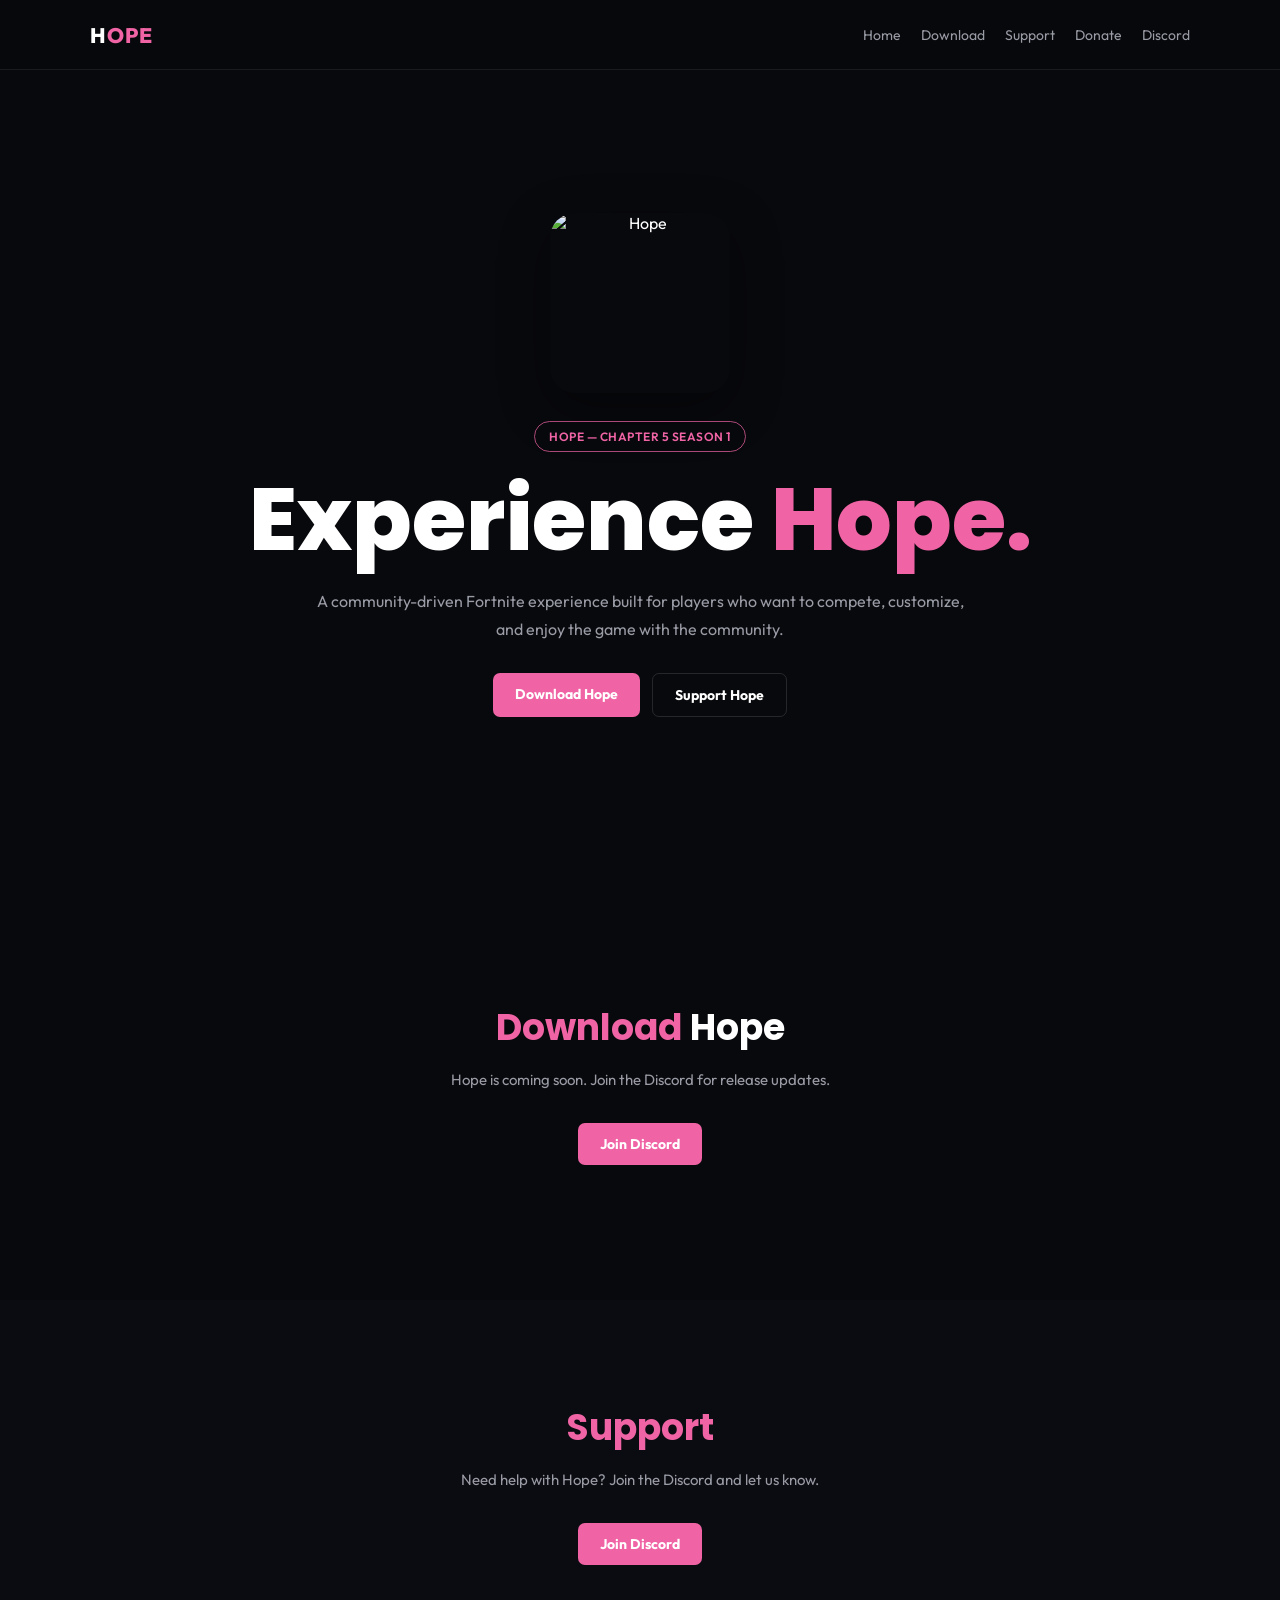
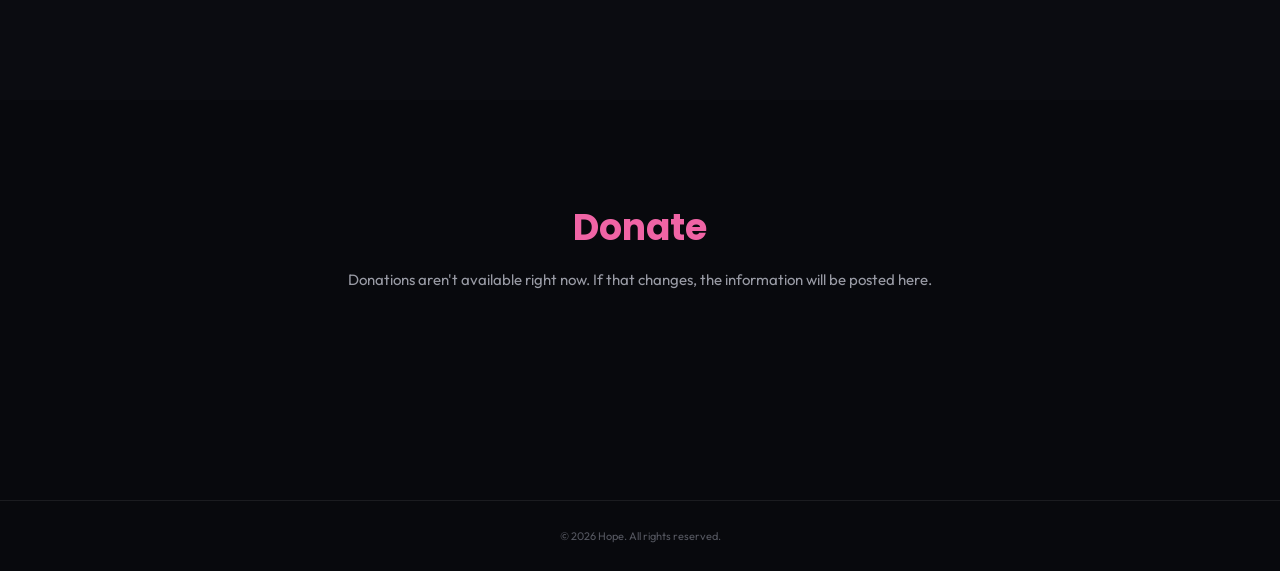
==== index.html @ aa68f997 "Update index.html" ====
<!DOCTYPE html>
<html lang="en">

<head>

    <meta charset="UTF-8">

    <meta
        name="viewport"
        content="width=device-width, initial-scale=1.0"
    >

    <title>Hope — Chapter 5 Season 1</title>

    <meta
        property="og:title"
        content="Hope"
    >

    <meta
        property="og:description"
        content="Hope — Chapter 5 Season 1"
    >

    <meta
        property="og:image"
        content="C0027425-3D9B-43DF-9A82-8EEE338BABB0.png"
    >

    <meta
        property="og:type"
        content="website"
    >

    <link rel="preconnect" href="https://fonts.googleapis.com">
    <link rel="preconnect" href="https://fonts.gstatic.com" crossorigin>

    <link
        href="https://fonts.googleapis.com/css2?family=Outfit:wght@400;500;600;700;800&family=Poppins:wght@400;500;600;700;800&display=swap"
        rel="stylesheet"
    >

    <style>

        * {
            box-sizing: border-box;
            margin: 0;
            padding: 0;
        }

        html {
            scroll-behavior: smooth;
        }

        body {
            background: #08090d;
            color: white;
            font-family: "Outfit", Arial, sans-serif;
        }

        a {
            color: inherit;
            text-decoration: none;
        }

        nav {
            position: fixed;
            top: 0;
            left: 0;
            width: 100%;
            height: 70px;
            padding: 0 7%;
            display: flex;
            align-items: center;
            justify-content: space-between;
            background: rgba(8, 9, 13, .94);
            border-bottom: 1px solid rgba(255,255,255,.08);
            backdrop-filter: blur(12px);
            z-index: 100;
        }

        .logo {
            font-size: 21px;
            font-weight: 800;
            letter-spacing: 1px;
        }

        .logo span {
            color: #f064a5;
        }

        .nav-links {
            display: flex;
            align-items: center;
            gap: 20px;
        }

        .nav-links a {
            color: #999ba5;
            font-size: 14px;
            transition: .2s;
        }

        .nav-links a:hover {
            color: #f064a5;
        }

        .page {
            min-height: 100vh;
        }

        .hero {
            min-height: 100vh;
            padding: 110px 7% 80px;
            display: flex;
            align-items: center;
            justify-content: center;
            text-align: center;
            position: relative;
            overflow: hidden;
        }

        .hero-content {
            width: 100%;
            max-width: 800px;
            position: relative;
            z-index: 2;
        }

        .hero-image {
            width: 180px;
            height: 180px;
            object-fit: cover;
            border-radius: 25px;
            margin: 0 auto 28px;
            display: block;
            box-shadow: 0 15px 50px rgba(0,0,0,.45);
        }

        .badge {
            display: inline-block;
            padding: 7px 14px;
            margin-bottom: 24px;
            border: 1px solid rgba(240,100,165,.7);
            border-radius: 30px;
            color: #f064a5;
            font-size: 12px;
            font-weight: 600;
            letter-spacing: .5px;
        }

        h1 {
            font-family: "Poppins", Arial, sans-serif;
            font-size: clamp(50px, 8vw, 88px);
            line-height: 1;
            font-weight: 800;
            margin-bottom: 24px;
        }

        h1 span {
            color: #f064a5;
        }

        .hero p {
            max-width: 650px;
            margin: 0 auto;
            color: #999ba5;
            font-size: 16px;
            line-height: 1.7;
        }

        .hero-buttons {
            margin-top: 30px;
            display: flex;
            justify-content: center;
            gap: 12px;
            flex-wrap: wrap;
        }

        .btn {
            display: inline-block;
            padding: 12px 22px;
            border-radius: 7px;
            font-size: 14px;
            font-weight: 700;
            cursor: pointer;
            transition: .2s;
        }

        .btn-primary {
            background: #f064a5;
            color: white;
        }

        .btn-primary:hover {
            background: #ed68a5;
            transform: translateY(-1px);
        }

        .btn-secondary {
            background: transparent;
            color: white;
            border: 1px solid rgba(255,255,255,.12);
        }

        .btn-secondary:hover {
            border-color: #f064a5;
            color: #f064a5;
        }

        section {
            min-height: 400px;
            padding: 100px 7%;
            scroll-margin-top: 70px;
        }

        .section-dark {
            background: #0b0c11;
        }

        .section-content {
            max-width: 900px;
            margin: auto;
            text-align: center;
        }

        .section-content h2 {
            font-family: "Poppins", Arial, sans-serif;
            font-size: 36px;
            margin-bottom: 12px;
        }

        .section-content h2 span {
            color: #f064a5;
        }

        .section-content p {
            color: #999ba5;
            font-size: 15px;
            line-height: 1.7;
            max-width: 650px;
            margin: auto;
        }

        .download-box {
            margin-top: 30px;
        }

        footer {
            padding: 28px 7%;
            text-align: center;
            border-top: 1px solid rgba(255,255,255,.08);
            color: #555760;
            font-size: 11px;
        }

        @media (max-width: 700px) {

            nav {
                padding: 0 5%;
            }

            .nav-links {
                gap: 10px;
            }

            .nav-links a {
                font-size: 12px;
            }

            .hero {
                padding-left: 5%;
                padding-right: 5%;
            }

            section {
                padding-left: 5%;
                padding-right: 5%;
            }

            .hero-image {
                width: 145px;
                height: 145px;
            }

        }

    </style>

</head>

<body>


    <!-- NAVIGATION -->

    <nav>

        <a href="#home" class="logo">
            H<span>OPE</span>
        </a>

        <div class="nav-links">

            <a href="#home">
                Home
            </a>

            <a href="#download">
                Download
            </a>

            <a href="#support">
                Support
            </a>

            <a href="#donate">
                Donate
            </a>

            <a
                href="https://discord.gg/hkMXKRY2qv"
                target="_blank"
                rel="noopener noreferrer"
            >
                Discord
            </a>

        </div>

    </nav>


    <!-- HOME -->

    <main class="page">

        <div
            class="hero"
            id="home"
        >

            <div class="hero-content">

                <img
                    src="C0027425-3D9B-43DF-9A82-8EEE338BABB0.png"
                    alt="Hope"
                    class="hero-image"
                >

                <div class="badge">
                    HOPE — CHAPTER 5 SEASON 1
                </div>

                <h1>
                    Experience <span>Hope.</span>
                </h1>

                <p>
                    A community-driven Fortnite experience built
                    for players who want to compete, customize,
                    and enjoy the game with the community.
                </p>

                <div class="hero-buttons">

                    <a
                        href="#download"
                        class="btn btn-primary"
                    >
                        Download Hope
                    </a>

                    <a
                        href="#support"
                        class="btn btn-secondary"
                    >
                        Support Hope
                    </a>

                </div>

            </div>

        </div>


        <!-- DOWNLOAD -->

        <section id="download">

            <div class="section-content">

                <h2>
                    <span>Download</span> Hope
                </h2>

                <p>
                    Hope is coming soon. Join the Discord for
                    release updates.
                </p>

                <div class="download-box">

                    <a
                        href="https://discord.gg/hkMXKRY2qv"
                        class="btn btn-primary"
                        target="_blank"
                        rel="noopener noreferrer"
                    >
                        Join Discord
                    </a>

                </div>

            </div>

        </section>


        <!-- SUPPORT -->

        <section id="support" class="section-dark">

            <div class="section-content">

                <h2>
                    <span>Support</span>
                </h2>

                <p>
                    Need help with Hope? Join the Discord
                    and let us know.
                </p>

                <div class="download-box">

                    <a
                        href="https://discord.gg/hkMXKRY2qv"
                        class="btn btn-primary"
                        target="_blank"
                        rel="noopener noreferrer"
                    >
                        Join Discord
                    </a>

                </div>

            </div>

        </section>


        <!-- DONATE -->

        <section id="donate">

            <div class="section-content">

                <h2>
                    <span>Donate</span>
                </h2>

                <p>
                    Donations aren't available right now.
                    If that changes, the information will be
                    posted here.
                </p>

            </div>

        </section>

    </main>


    <!-- FOOTER -->

    <footer>

        © 2026 Hope. All rights reserved.

    </footer>


</body>

</html>
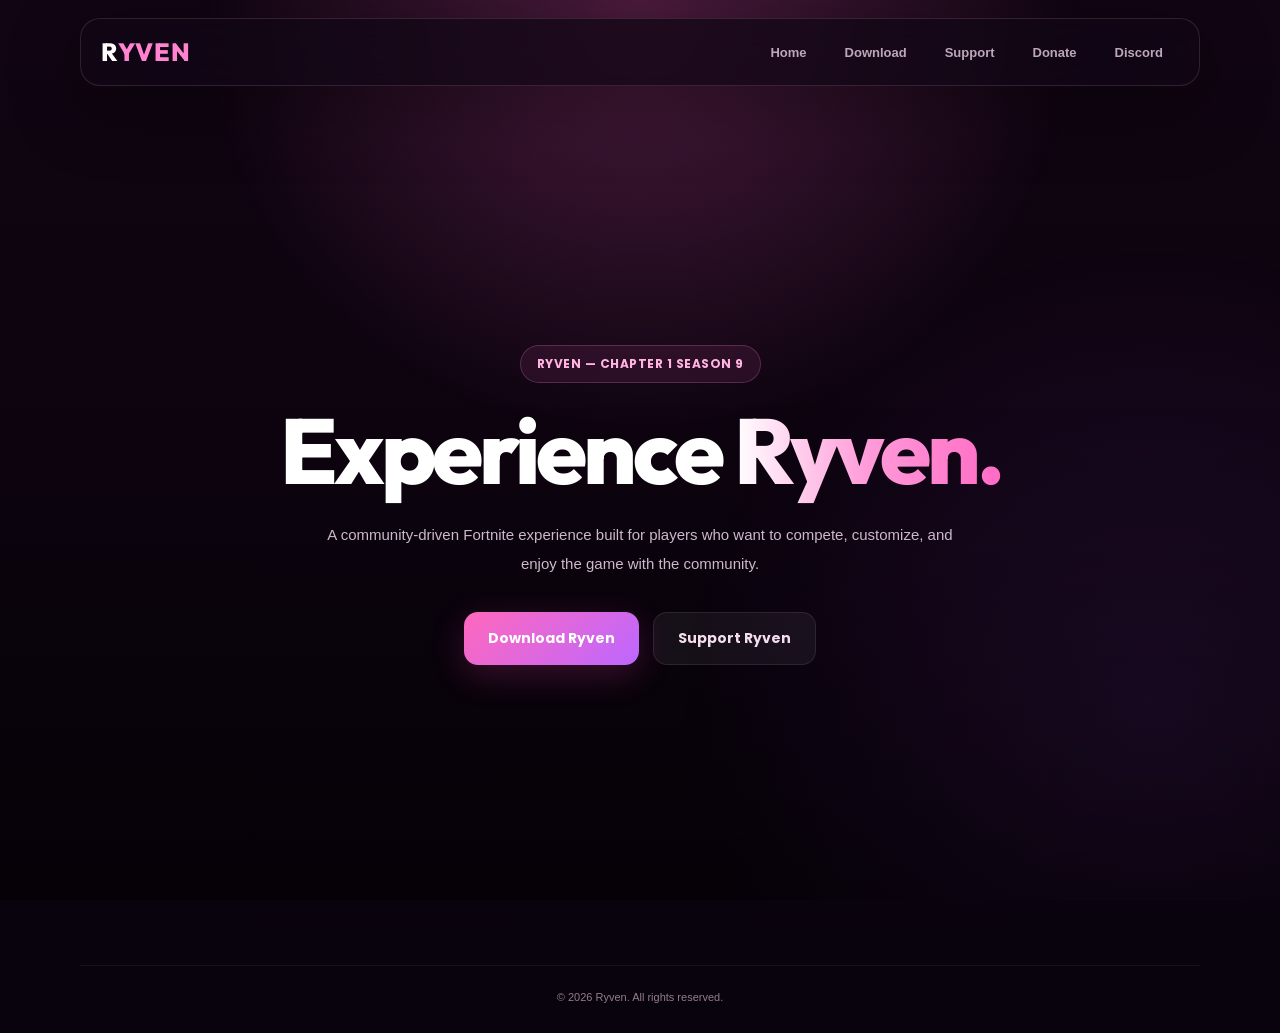
==== commit ddb19cb0: "Update index.html" ====
--- a/index.html
+++ b/index.html
@@ -10,27 +10,7 @@
         content="width=device-width, initial-scale=1.0"
     >
 
-    <title>Hope — Chapter 5 Season 1</title>
-
-    <meta
-        property="og:title"
-        content="Hope"
-    >
-
-    <meta
-        property="og:description"
-        content="Hope — Chapter 5 Season 1"
-    >
-
-    <meta
-        property="og:image"
-        content="C0027425-3D9B-43DF-9A82-8EEE338BABB0.png"
-    >
-
-    <meta
-        property="og:type"
-        content="website"
-    >
+    <title>Ryven — Chapter 1 Season 9</title>
 
     <link rel="preconnect" href="https://fonts.googleapis.com">
     <link rel="preconnect" href="https://fonts.gstatic.com" crossorigin>
@@ -40,286 +20,40 @@
         rel="stylesheet"
     >
 
-    <style>
-
-        * {
-            box-sizing: border-box;
-            margin: 0;
-            padding: 0;
-        }
-
-        html {
-            scroll-behavior: smooth;
-        }
-
-        body {
-            background: #08090d;
-            color: white;
-            font-family: "Outfit", Arial, sans-serif;
-        }
-
-        a {
-            color: inherit;
-            text-decoration: none;
-        }
-
-        nav {
-            position: fixed;
-            top: 0;
-            left: 0;
-            width: 100%;
-            height: 70px;
-            padding: 0 7%;
-            display: flex;
-            align-items: center;
-            justify-content: space-between;
-            background: rgba(8, 9, 13, .94);
-            border-bottom: 1px solid rgba(255,255,255,.08);
-            backdrop-filter: blur(12px);
-            z-index: 100;
-        }
-
-        .logo {
-            font-size: 21px;
-            font-weight: 800;
-            letter-spacing: 1px;
-        }
-
-        .logo span {
-            color: #f064a5;
-        }
-
-        .nav-links {
-            display: flex;
-            align-items: center;
-            gap: 20px;
-        }
-
-        .nav-links a {
-            color: #999ba5;
-            font-size: 14px;
-            transition: .2s;
-        }
-
-        .nav-links a:hover {
-            color: #f064a5;
-        }
-
-        .page {
-            min-height: 100vh;
-        }
-
-        .hero {
-            min-height: 100vh;
-            padding: 110px 7% 80px;
-            display: flex;
-            align-items: center;
-            justify-content: center;
-            text-align: center;
-            position: relative;
-            overflow: hidden;
-        }
-
-        .hero-content {
-            width: 100%;
-            max-width: 800px;
-            position: relative;
-            z-index: 2;
-        }
-
-        .hero-image {
-            width: 180px;
-            height: 180px;
-            object-fit: cover;
-            border-radius: 25px;
-            margin: 0 auto 28px;
-            display: block;
-            box-shadow: 0 15px 50px rgba(0,0,0,.45);
-        }
-
-        .badge {
-            display: inline-block;
-            padding: 7px 14px;
-            margin-bottom: 24px;
-            border: 1px solid rgba(240,100,165,.7);
-            border-radius: 30px;
-            color: #f064a5;
-            font-size: 12px;
-            font-weight: 600;
-            letter-spacing: .5px;
-        }
-
-        h1 {
-            font-family: "Poppins", Arial, sans-serif;
-            font-size: clamp(50px, 8vw, 88px);
-            line-height: 1;
-            font-weight: 800;
-            margin-bottom: 24px;
-        }
-
-        h1 span {
-            color: #f064a5;
-        }
-
-        .hero p {
-            max-width: 650px;
-            margin: 0 auto;
-            color: #999ba5;
-            font-size: 16px;
-            line-height: 1.7;
-        }
-
-        .hero-buttons {
-            margin-top: 30px;
-            display: flex;
-            justify-content: center;
-            gap: 12px;
-            flex-wrap: wrap;
-        }
-
-        .btn {
-            display: inline-block;
-            padding: 12px 22px;
-            border-radius: 7px;
-            font-size: 14px;
-            font-weight: 700;
-            cursor: pointer;
-            transition: .2s;
-        }
-
-        .btn-primary {
-            background: #f064a5;
-            color: white;
-        }
-
-        .btn-primary:hover {
-            background: #ed68a5;
-            transform: translateY(-1px);
-        }
-
-        .btn-secondary {
-            background: transparent;
-            color: white;
-            border: 1px solid rgba(255,255,255,.12);
-        }
-
-        .btn-secondary:hover {
-            border-color: #f064a5;
-            color: #f064a5;
-        }
-
-        section {
-            min-height: 400px;
-            padding: 100px 7%;
-            scroll-margin-top: 70px;
-        }
-
-        .section-dark {
-            background: #0b0c11;
-        }
-
-        .section-content {
-            max-width: 900px;
-            margin: auto;
-            text-align: center;
-        }
-
-        .section-content h2 {
-            font-family: "Poppins", Arial, sans-serif;
-            font-size: 36px;
-            margin-bottom: 12px;
-        }
-
-        .section-content h2 span {
-            color: #f064a5;
-        }
-
-        .section-content p {
-            color: #999ba5;
-            font-size: 15px;
-            line-height: 1.7;
-            max-width: 650px;
-            margin: auto;
-        }
-
-        .download-box {
-            margin-top: 30px;
-        }
-
-        footer {
-            padding: 28px 7%;
-            text-align: center;
-            border-top: 1px solid rgba(255,255,255,.08);
-            color: #555760;
-            font-size: 11px;
-        }
-
-        @media (max-width: 700px) {
-
-            nav {
-                padding: 0 5%;
-            }
-
-            .nav-links {
-                gap: 10px;
-            }
-
-            .nav-links a {
-                font-size: 12px;
-            }
-
-            .hero {
-                padding-left: 5%;
-                padding-right: 5%;
-            }
-
-            section {
-                padding-left: 5%;
-                padding-right: 5%;
-            }
-
-            .hero-image {
-                width: 145px;
-                height: 145px;
-            }
-
-        }
-
-    </style>
+    <link rel="stylesheet" href="style.css">
 
 </head>
 
 <body>
 
-
     <!-- NAVIGATION -->
 
     <nav>
 
-        <a href="#home" class="logo">
-            H<span>OPE</span>
+        <a href="index.html" class="logo">
+            R<span>YVEN</span>
         </a>
 
         <div class="nav-links">
 
-            <a href="#home">
+            <a href="index.html">
                 Home
             </a>
 
-            <a href="#download">
+            <a href="download.html">
                 Download
             </a>
 
-            <a href="#support">
+            <a href="support.html">
                 Support
             </a>
 
-            <a href="#donate">
+            <a href="donation.html">
                 Donate
             </a>
 
             <a
-                href="https://discord.gg/hkMXKRY2qv"
+                href="https://discord.gg/Ryvenfn"
                 target="_blank"
                 rel="noopener noreferrer"
             >
@@ -335,141 +69,41 @@
 
     <main class="page">
 
-        <div
-            class="hero"
-            id="home"
-        >
+        <div class="hero container">
 
-            <div class="hero-content">
+            <div class="badge">
+                RYVEN — CHAPTER 1 SEASON 9
+            </div>
 
-                <img
-                    src="C0027425-3D9B-43DF-9A82-8EEE338BABB0.png"
-                    alt="Hope"
-                    class="hero-image"
+            <h1>
+                Experience <span>Ryven.</span>
+            </h1>
+
+            <p>
+                A community-driven Fortnite experience built
+                for players who want to compete, customize,
+                and enjoy the game with the community.
+            </p>
+
+            <div class="hero-buttons">
+
+                <a
+                    href="download.html"
+                    class="btn btn-primary"
                 >
+                    Download Ryven
+                </a>
 
-                <div class="badge">
-                    HOPE — CHAPTER 5 SEASON 1
-                </div>
-
-                <h1>
-                    Experience <span>Hope.</span>
-                </h1>
-
-                <p>
-                    A community-driven Fortnite experience built
-                    for players who want to compete, customize,
-                    and enjoy the game with the community.
-                </p>
-
-                <div class="hero-buttons">
-
-                    <a
-                        href="#download"
-                        class="btn btn-primary"
-                    >
-                        Download Hope
-                    </a>
-
-                    <a
-                        href="#support"
-                        class="btn btn-secondary"
-                    >
-                        Support Hope
-                    </a>
-
-                </div>
+                <a
+                    href="donation.html"
+                    class="btn btn-secondary"
+                >
+                    Support Ryven
+                </a>
 
             </div>
 
         </div>
-
-
-        <!-- DOWNLOAD -->
-
-        <section id="download">
-
-            <div class="section-content">
-
-                <h2>
-                    <span>Download</span> Hope
-                </h2>
-
-                <p>
-                    Hope is coming soon. Join the Discord for
-                    release updates.
-                </p>
-
-                <div class="download-box">
-
-                    <a
-                        href="https://discord.gg/hkMXKRY2qv"
-                        class="btn btn-primary"
-                        target="_blank"
-                        rel="noopener noreferrer"
-                    >
-                        Join Discord
-                    </a>
-
-                </div>
-
-            </div>
-
-        </section>
-
-
-        <!-- SUPPORT -->
-
-        <section id="support" class="section-dark">
-
-            <div class="section-content">
-
-                <h2>
-                    <span>Support</span>
-                </h2>
-
-                <p>
-                    Need help with Hope? Join the Discord
-                    and let us know.
-                </p>
-
-                <div class="download-box">
-
-                    <a
-                        href="https://discord.gg/hkMXKRY2qv"
-                        class="btn btn-primary"
-                        target="_blank"
-                        rel="noopener noreferrer"
-                    >
-                        Join Discord
-                    </a>
-
-                </div>
-
-            </div>
-
-        </section>
-
-
-        <!-- DONATE -->
-
-        <section id="donate">
-
-            <div class="section-content">
-
-                <h2>
-                    <span>Donate</span>
-                </h2>
-
-                <p>
-                    Donations aren't available right now.
-                    If that changes, the information will be
-                    posted here.
-                </p>
-
-            </div>
-
-        </section>
 
     </main>
 
@@ -478,10 +112,9 @@
 
     <footer>
 
-        © 2026 Hope. All rights reserved.
+        © 2026 Ryven. All rights reserved.
 
     </footer>
-
 
 </body>
 
--- a/style.css
+++ b/style.css
@@ -0,0 +1,407 @@
+* {
+    margin: 0;
+    padding: 0;
+    box-sizing: border-box;
+}
+
+html {
+    scroll-behavior: smooth;
+}
+
+body {
+    font-family: "Poppins", sans-serif;
+    color: #fff;
+    min-height: 100vh;
+    overflow-x: hidden;
+
+    background:
+        linear-gradient(
+            rgba(16, 4, 18, .58),
+            rgba(7, 2, 11, .80)
+        ),
+        url("image.jpeg") center / cover fixed no-repeat;
+
+    background-color: #100611;
+}
+
+body::before {
+    content: "";
+    position: fixed;
+    inset: 0;
+    z-index: -2;
+    pointer-events: none;
+
+    background:
+        radial-gradient(
+            circle at 50% 0%,
+            rgba(255, 95, 195, .25),
+            transparent 40%
+        ),
+        radial-gradient(
+            circle at 90% 80%,
+            rgba(184, 76, 255, .12),
+            transparent 35%
+        );
+}
+
+body::after {
+    content: "";
+    position: fixed;
+    inset: 0;
+    z-index: -1;
+    pointer-events: none;
+
+    background:
+        linear-gradient(
+            180deg,
+            transparent 45%,
+            rgba(0, 0, 0, .42)
+        );
+}
+
+
+/* NAVIGATION */
+
+nav {
+    position: fixed;
+    top: 18px;
+    left: 50%;
+    transform: translateX(-50%);
+
+    width: min(1120px, calc(100% - 30px));
+    min-height: 68px;
+
+    padding: 10px 20px;
+
+    display: flex;
+    align-items: center;
+    justify-content: space-between;
+
+    background: rgba(18, 7, 22, .76);
+    border: 1px solid rgba(255, 180, 225, .14);
+    border-radius: 20px;
+
+    backdrop-filter: blur(22px);
+    -webkit-backdrop-filter: blur(22px);
+
+    box-shadow:
+        0 20px 70px rgba(0, 0, 0, .35);
+
+    z-index: 1000;
+}
+
+.logo {
+    color: #fff;
+    text-decoration: none;
+
+    font-family: "Outfit", sans-serif;
+    font-size: 25px;
+    font-weight: 800;
+    letter-spacing: 1px;
+}
+
+.logo span {
+    color: #ff83ce;
+}
+
+.nav-links {
+    display: flex;
+    gap: 6px;
+}
+
+.nav-links a {
+    padding: 11px 16px;
+
+    color: #bda7ba;
+    background: transparent;
+
+    border-radius: 12px;
+
+    text-decoration: none;
+
+    font-family: inherit;
+    font-size: 13px;
+    font-weight: 600;
+
+    transition: .25s ease;
+}
+
+.nav-links a:hover,
+.nav-links a.active {
+    color: #fff;
+    background: rgba(255, 115, 200, .13);
+}
+
+
+/* PAGE */
+
+.page {
+    min-height: 100vh;
+
+    padding:
+        145px
+        24px
+        100px;
+}
+
+.container {
+    width: min(1120px, 100%);
+    margin: auto;
+}
+
+
+/* HERO */
+
+.hero {
+    min-height: calc(100vh - 180px);
+
+    display: flex;
+    flex-direction: column;
+
+    align-items: center;
+    justify-content: center;
+
+    text-align: center;
+}
+
+.badge {
+    display: inline-flex;
+    align-items: center;
+
+    padding: 9px 16px;
+
+    margin-bottom: 24px;
+
+    color: #ffb4e2;
+
+    background: rgba(255, 105, 195, .09);
+    border: 1px solid rgba(255, 145, 215, .22);
+
+    border-radius: 999px;
+
+    font-size: 12px;
+    font-weight: 700;
+    letter-spacing: .5px;
+}
+
+.hero h1 {
+    max-width: 900px;
+
+    font-family: "Outfit", sans-serif;
+
+    font-size:
+        clamp(52px, 8vw, 92px);
+
+    line-height: .94;
+
+    font-weight: 800;
+
+    letter-spacing: -4px;
+}
+
+.hero h1 span {
+    background:
+        linear-gradient(
+            90deg,
+            #fff,
+            #ff9bd9,
+            #ff6bc4
+        );
+
+    -webkit-background-clip: text;
+    -webkit-text-fill-color: transparent;
+}
+
+.hero p {
+    max-width: 650px;
+
+    margin-top: 28px;
+
+    color: #cdb9c9;
+
+    font-size: 15px;
+    line-height: 1.9;
+}
+
+
+/* BUTTONS */
+
+.hero-buttons {
+    display: flex;
+    flex-wrap: wrap;
+
+    justify-content: center;
+
+    gap: 14px;
+
+    margin-top: 34px;
+}
+
+.btn {
+    display: inline-flex;
+    align-items: center;
+    justify-content: center;
+
+    padding: 15px 24px;
+
+    border-radius: 14px;
+
+    font-family: inherit;
+    font-size: 14px;
+    font-weight: 700;
+
+    text-decoration: none;
+
+    cursor: pointer;
+
+    transition: .25s ease;
+}
+
+.btn-primary {
+    color: #fff;
+
+    background:
+        linear-gradient(
+            135deg,
+            #ff68bd,
+            #bd67ff
+        );
+
+    box-shadow:
+        0 10px 35px rgba(255, 75, 185, .2);
+}
+
+.btn-primary:hover {
+    transform: translateY(-2px);
+
+    box-shadow:
+        0 15px 45px rgba(255, 75, 185, .35);
+}
+
+.btn-secondary {
+    color: #f4ddec;
+
+    background: rgba(255, 255, 255, .055);
+
+    border: 1px solid rgba(255, 190, 230, .1);
+}
+
+.btn-secondary:hover {
+    background: rgba(255, 115, 200, .1);
+}
+
+
+/* FOOTER */
+
+footer {
+    width: min(
+        1120px,
+        calc(100% - 40px)
+    );
+
+    margin:
+        0 auto
+        30px;
+
+    padding-top: 25px;
+
+    border-top:
+        1px solid rgba(255, 170, 225, .08);
+
+    color: #927c8e;
+
+    text-align: center;
+
+    font-size: 11px;
+}
+
+
+/* TABLET */
+
+@media (max-width: 1050px) {
+
+    nav {
+        width: calc(100% - 30px);
+    }
+
+}
+
+
+/* MOBILE */
+
+@media (max-width: 620px) {
+
+    nav {
+        top: 12px;
+
+        width: calc(100% - 20px);
+
+        flex-direction: column;
+
+        gap: 4px;
+
+        padding:
+            10px
+            10px
+            9px;
+    }
+
+    .logo {
+        font-size: 22px;
+    }
+
+    .nav-links {
+        width: 100%;
+
+        justify-content: center;
+
+        overflow-x: auto;
+    }
+
+    .nav-links a {
+        padding:
+            8px
+            11px;
+
+        font-size: 11px;
+        white-space: nowrap;
+    }
+
+    .page {
+        padding:
+            145px
+            18px
+            80px;
+    }
+
+    .hero {
+        min-height:
+            calc(100vh - 165px);
+    }
+
+    .hero h1 {
+        font-size:
+            clamp(
+                48px,
+                15vw,
+                70px
+            );
+
+        letter-spacing: -3px;
+    }
+
+    .hero p {
+        font-size: 13px;
+        line-height: 1.8;
+    }
+
+    .hero-buttons {
+        width: 100%;
+        flex-direction: column;
+    }
+
+    .btn {
+        width: 100%;
+    }
+
+}
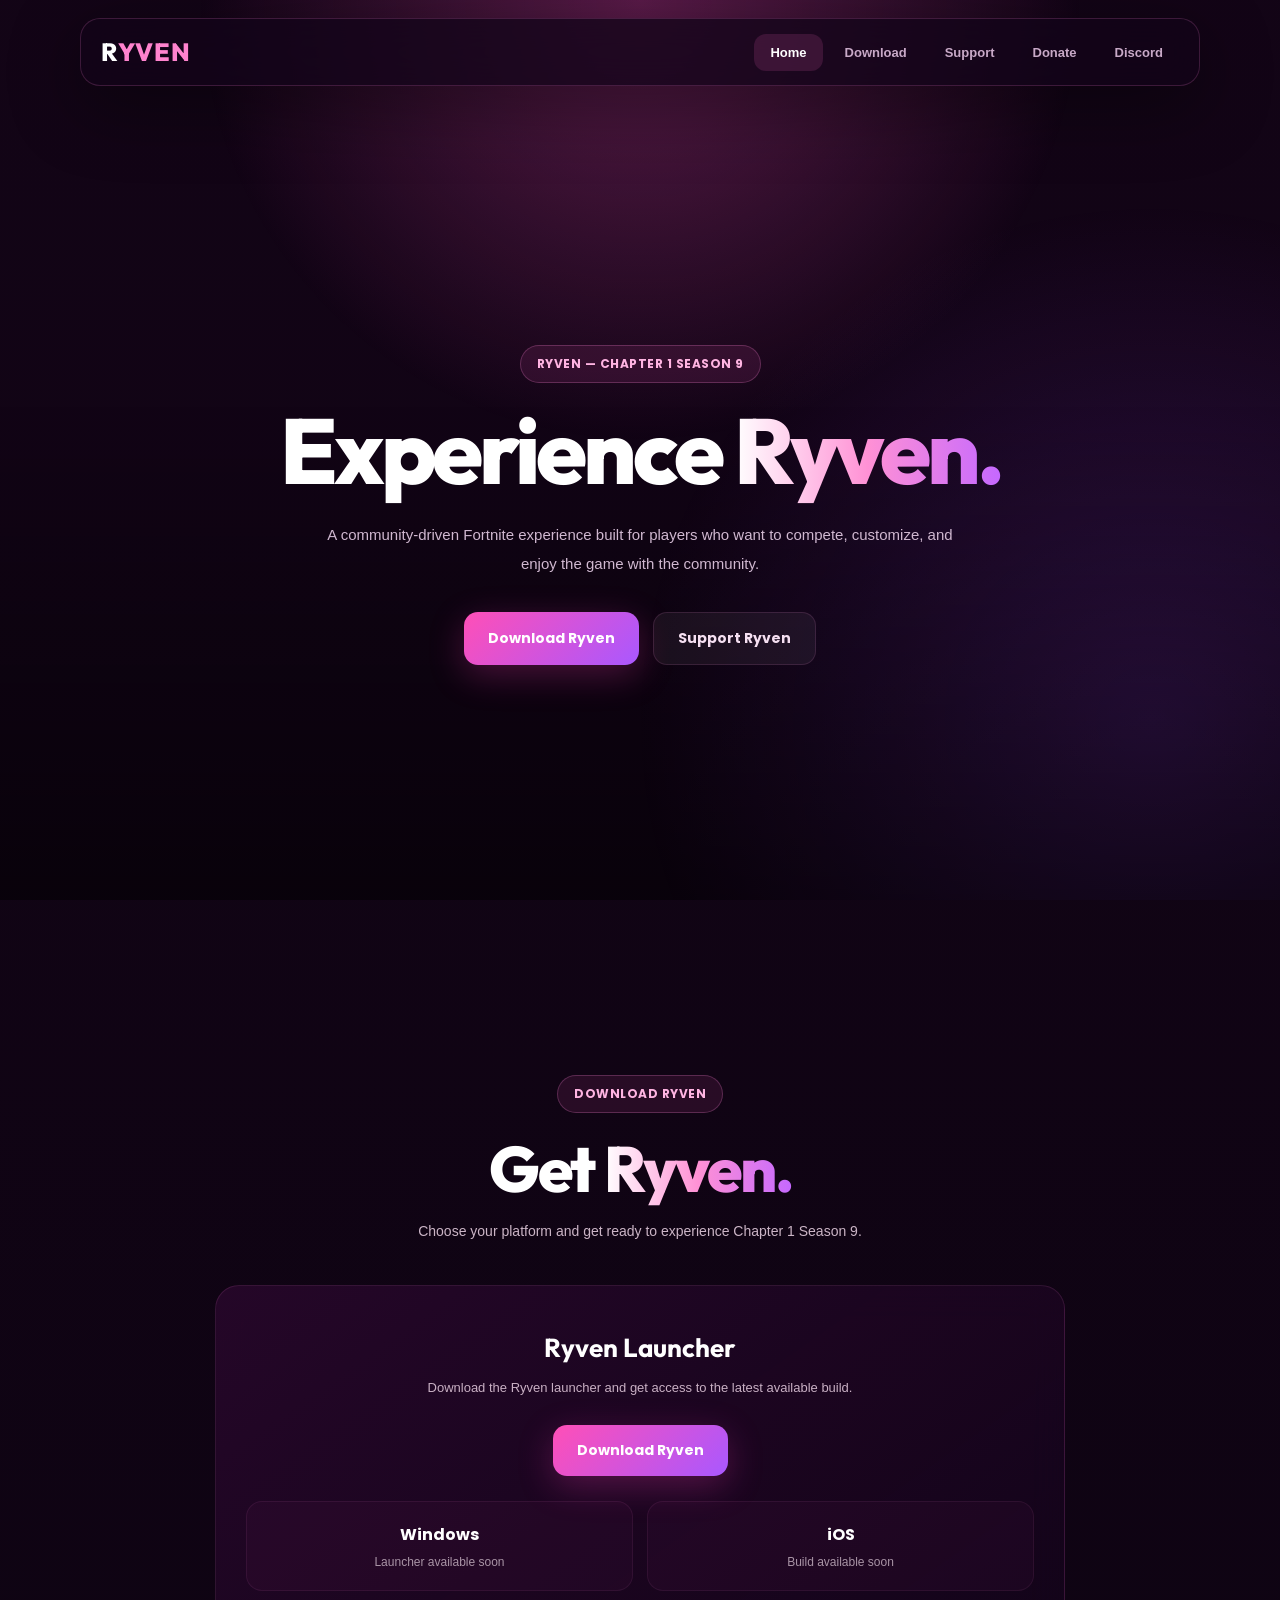
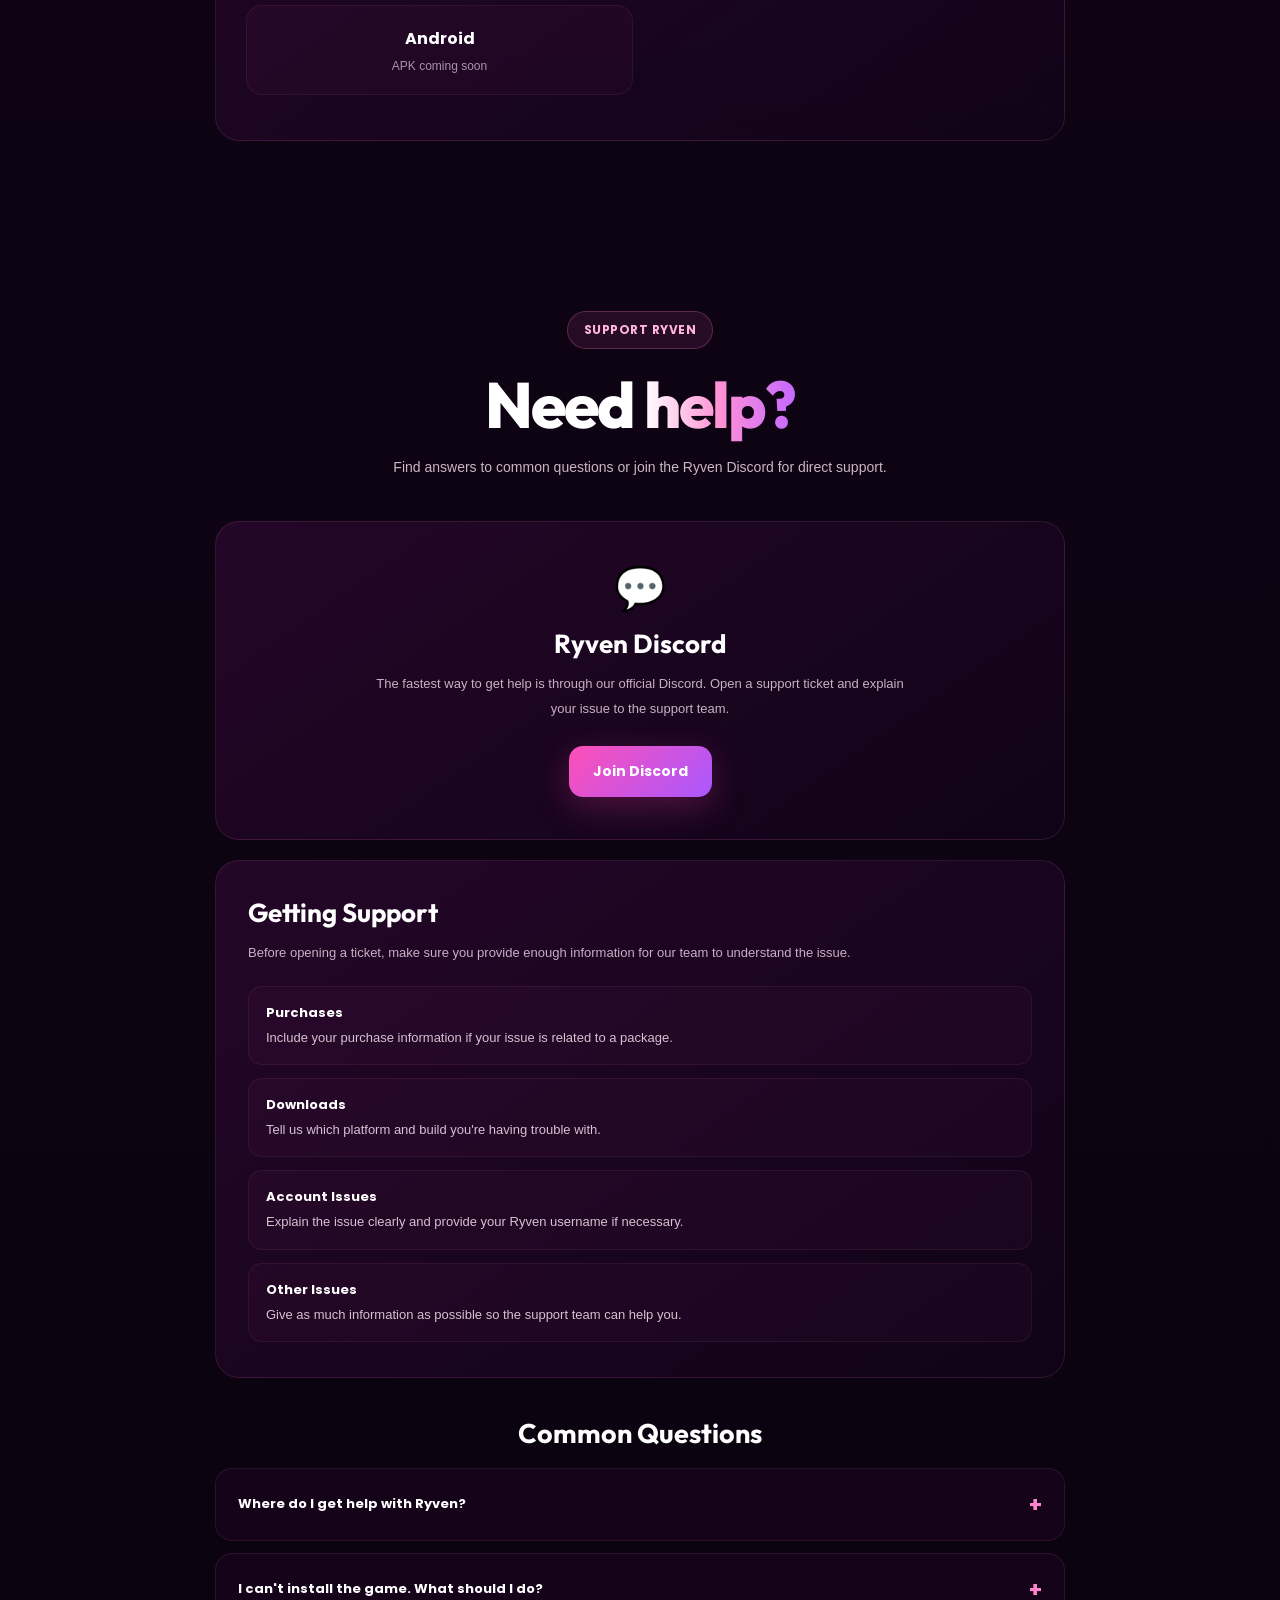
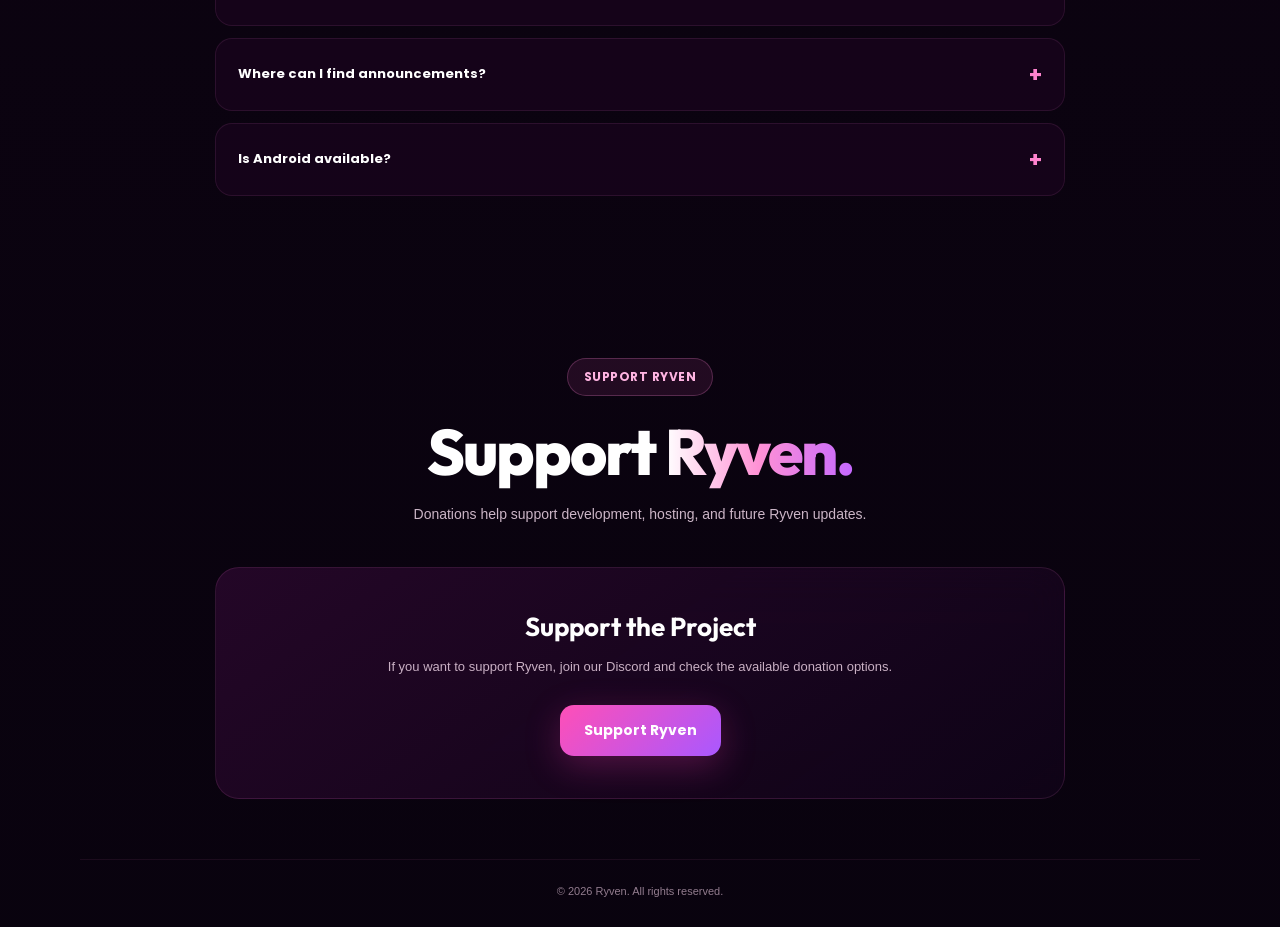
==== commit 9c02f211: "Update index.html" ====
--- a/index.html
+++ b/index.html
@@ -20,35 +20,683 @@
         rel="stylesheet"
     >
 
-    <link rel="stylesheet" href="style.css">
+    <style>
+
+        * {
+            margin: 0;
+            padding: 0;
+            box-sizing: border-box;
+        }
+
+        html {
+            scroll-behavior: smooth;
+        }
+
+        body {
+            font-family: "Poppins", sans-serif;
+            color: #fff;
+            min-height: 100vh;
+            overflow-x: hidden;
+
+            background:
+                linear-gradient(
+                    rgba(20, 3, 25, .62),
+                    rgba(8, 2, 14, .88)
+                ),
+                url("image.jpeg") center / cover fixed no-repeat;
+
+            background-color: #100611;
+        }
+
+        body::before {
+            content: "";
+            position: fixed;
+            inset: 0;
+            z-index: -2;
+            pointer-events: none;
+
+            background:
+                radial-gradient(
+                    circle at 50% 0%,
+                    rgba(255, 80, 190, .30),
+                    transparent 40%
+                ),
+                radial-gradient(
+                    circle at 90% 80%,
+                    rgba(160, 70, 255, .20),
+                    transparent 38%
+                );
+        }
+
+        body::after {
+            content: "";
+            position: fixed;
+            inset: 0;
+            z-index: -1;
+            pointer-events: none;
+
+            background:
+                linear-gradient(
+                    180deg,
+                    transparent 45%,
+                    rgba(0, 0, 0, .45)
+                );
+        }
+
+        nav {
+            position: fixed;
+            top: 18px;
+            left: 50%;
+            transform: translateX(-50%);
+
+            width: min(1120px, calc(100% - 30px));
+            min-height: 68px;
+
+            padding: 10px 20px;
+
+            display: flex;
+            align-items: center;
+            justify-content: space-between;
+
+            background: rgba(19, 5, 25, .78);
+            border: 1px solid rgba(255, 130, 210, .18);
+            border-radius: 20px;
+
+            backdrop-filter: blur(22px);
+            -webkit-backdrop-filter: blur(22px);
+
+            box-shadow:
+                0 20px 70px rgba(0, 0, 0, .40);
+
+            z-index: 1000;
+        }
+
+        .logo {
+            color: #fff;
+            text-decoration: none;
+
+            font-family: "Outfit", sans-serif;
+            font-size: 25px;
+            font-weight: 800;
+            letter-spacing: 1px;
+        }
+
+        .logo span {
+            color: #ff83ce;
+        }
+
+        .nav-links {
+            display: flex;
+            gap: 6px;
+        }
+
+        .nav-links a {
+            padding: 11px 16px;
+
+            color: #c8a9c7;
+            background: transparent;
+
+            border-radius: 12px;
+
+            text-decoration: none;
+
+            font-size: 13px;
+            font-weight: 600;
+
+            transition: .25s ease;
+        }
+
+        .nav-links a:hover,
+        .nav-links a.active {
+            color: #fff;
+            background: rgba(255, 100, 200, .14);
+        }
+
+        .page {
+            min-height: 100vh;
+
+            padding:
+                145px
+                24px
+                100px;
+        }
+
+        .container {
+            width: min(1120px, 100%);
+            margin: auto;
+        }
+
+        .hero {
+            min-height: calc(100vh - 180px);
+
+            display: flex;
+            flex-direction: column;
+
+            align-items: center;
+            justify-content: center;
+
+            text-align: center;
+        }
+
+        .badge {
+            display: inline-flex;
+            align-items: center;
+
+            padding: 9px 16px;
+
+            margin-bottom: 24px;
+
+            color: #ffb4e2;
+
+            background: rgba(255, 90, 195, .10);
+            border: 1px solid rgba(255, 140, 215, .24);
+
+            border-radius: 999px;
+
+            font-size: 12px;
+            font-weight: 700;
+            letter-spacing: .5px;
+        }
+
+        .hero h1 {
+            max-width: 900px;
+
+            font-family: "Outfit", sans-serif;
+
+            font-size:
+                clamp(52px, 8vw, 92px);
+
+            line-height: .94;
+            font-weight: 800;
+            letter-spacing: -4px;
+        }
+
+        .hero h1 span,
+        .section-title span {
+            background:
+                linear-gradient(
+                    90deg,
+                    #ffffff,
+                    #ff91d5,
+                    #c568ff
+                );
+
+            -webkit-background-clip: text;
+            -webkit-text-fill-color: transparent;
+        }
+
+        .hero p {
+            max-width: 650px;
+
+            margin-top: 28px;
+
+            color: #d0b8d0;
+
+            font-size: 15px;
+            line-height: 1.9;
+        }
+
+        .hero-buttons {
+            display: flex;
+            flex-wrap: wrap;
+
+            justify-content: center;
+
+            gap: 14px;
+
+            margin-top: 34px;
+        }
+
+        .btn {
+            display: inline-flex;
+            align-items: center;
+            justify-content: center;
+
+            padding: 15px 24px;
+
+            border-radius: 14px;
+
+            font-family: inherit;
+            font-size: 14px;
+            font-weight: 700;
+
+            text-decoration: none;
+
+            cursor: pointer;
+
+            transition: .25s ease;
+        }
+
+        .btn-primary {
+            color: #fff;
+
+            background:
+                linear-gradient(
+                    135deg,
+                    #ff4fb7,
+                    #a958ff
+                );
+
+            box-shadow:
+                0 10px 35px rgba(255, 60, 185, .25);
+        }
+
+        .btn-primary:hover {
+            transform: translateY(-2px);
+
+            box-shadow:
+                0 15px 45px rgba(190, 70, 255, .35);
+        }
+
+        .btn-secondary {
+            color: #f5dff1;
+
+            background: rgba(255, 255, 255, .055);
+
+            border: 1px solid rgba(255, 150, 220, .13);
+        }
+
+        .btn-secondary:hover {
+            background: rgba(180, 70, 255, .12);
+        }
+
+        .section {
+            width: min(850px, 100%);
+            margin: 0 auto;
+            padding: 110px 0 40px;
+        }
+
+        .section-header {
+            text-align: center;
+            margin-bottom: 40px;
+        }
+
+        .section-title {
+            font-family: "Outfit", sans-serif;
+
+            font-size:
+                clamp(42px, 6vw, 64px);
+
+            line-height: 1;
+            font-weight: 800;
+            letter-spacing: -2px;
+        }
+
+        .section-header p {
+            max-width: 620px;
+
+            margin: 17px auto 0;
+
+            color: #cbb5c6;
+
+            font-size: 14px;
+            line-height: 1.9;
+        }
+
+        .card {
+            padding: 35px 32px;
+            margin-bottom: 20px;
+
+            border-radius: 24px;
+
+            background:
+                linear-gradient(
+                    145deg,
+                    rgba(42, 8, 45, .82),
+                    rgba(17, 4, 25, .78)
+                );
+
+            border:
+                1px solid rgba(255, 135, 215, .12);
+
+            backdrop-filter: blur(18px);
+            -webkit-backdrop-filter: blur(18px);
+        }
+
+        .card h2 {
+            margin-bottom: 12px;
+
+            font-family: "Outfit", sans-serif;
+
+            font-size: 26px;
+            font-weight: 700;
+        }
+
+        .card p {
+            color: #c9b0c4;
+
+            font-size: 13px;
+            line-height: 1.9;
+        }
+
+        .download-card {
+            text-align: center;
+            padding: 45px 30px;
+        }
+
+        .download-card p {
+            max-width: 600px;
+            margin: 0 auto 25px;
+        }
+
+        .platforms {
+            display: grid;
+            grid-template-columns: repeat(2, 1fr);
+
+            gap: 14px;
+
+            margin-top: 25px;
+        }
+
+        .platform {
+            padding: 20px;
+
+            border-radius: 16px;
+
+            background: rgba(255, 100, 200, .035);
+
+            border:
+                1px solid rgba(255, 130, 215, .08);
+        }
+
+        .platform strong {
+            display: block;
+
+            margin-bottom: 5px;
+
+            color: #fff;
+        }
+
+        .platform span {
+            color: #a994a6;
+            font-size: 12px;
+        }
+
+        .support-list {
+            display: flex;
+            flex-direction: column;
+
+            gap: 13px;
+
+            margin-top: 20px;
+
+            list-style: none;
+        }
+
+        .support-list li {
+            padding: 15px 17px;
+
+            border-radius: 14px;
+
+            background:
+                rgba(255, 100, 200, .035);
+
+            border:
+                1px solid rgba(255, 130, 215, .08);
+
+            color: #d6c1d1;
+
+            font-size: 13px;
+            line-height: 1.7;
+        }
+
+        .support-list li strong {
+            display: block;
+
+            margin-bottom: 3px;
+
+            color: #fff;
+        }
+
+        .discord-card {
+            text-align: center;
+
+            padding: 42px 30px;
+        }
+
+        .discord-card .icon {
+            margin-bottom: 14px;
+
+            font-size: 42px;
+        }
+
+        .discord-card p {
+            max-width: 550px;
+
+            margin:
+                0 auto
+                25px;
+        }
+
+        .faq-title {
+            margin:
+                38px 0
+                18px;
+
+            font-family: "Outfit", sans-serif;
+
+            font-size: 27px;
+
+            text-align: center;
+        }
+
+        .faq-item {
+            margin-bottom: 12px;
+
+            overflow: hidden;
+
+            border-radius: 17px;
+
+            background:
+                rgba(25, 5, 30, .72);
+
+            border:
+                1px solid rgba(255, 130, 215, .10);
+        }
+
+        .faq-question {
+            width: 100%;
+
+            display: flex;
+            align-items: center;
+            justify-content: space-between;
+
+            padding: 20px 22px;
+
+            border: 0;
+
+            background: transparent;
+
+            color: #fff;
+
+            font-family: inherit;
+
+            font-size: 13px;
+            font-weight: 700;
+
+            text-align: left;
+
+            cursor: pointer;
+        }
+
+        .faq-plus {
+            color: #ff83ce;
+
+            font-size: 21px;
+
+            transition: .25s ease;
+        }
+
+        .faq-answer {
+            display: none;
+
+            padding:
+                0
+                22px
+                21px;
+
+            color: #c7b1c1;
+
+            font-size: 12px;
+
+            line-height: 1.8;
+        }
+
+        .faq-item.open .faq-answer {
+            display: block;
+        }
+
+        .faq-item.open .faq-plus {
+            transform: rotate(45deg);
+        }
+
+        footer {
+            width: min(
+                1120px,
+                calc(100% - 40px)
+            );
+
+            margin:
+                0 auto
+                30px;
+
+            padding-top: 25px;
+
+            border-top:
+                1px solid rgba(255, 130, 215, .08);
+
+            color: #927c8e;
+
+            text-align: center;
+
+            font-size: 11px;
+        }
+
+        @media (max-width: 620px) {
+
+            nav {
+                top: 12px;
+
+                width: calc(100% - 20px);
+
+                flex-direction: column;
+
+                gap: 4px;
+
+                padding:
+                    10px
+                    10px
+                    9px;
+            }
+
+            .logo {
+                font-size: 22px;
+            }
+
+            .nav-links {
+                width: 100%;
+
+                justify-content: center;
+
+                overflow-x: auto;
+            }
+
+            .nav-links a {
+                padding:
+                    8px
+                    11px;
+
+                font-size: 11px;
+
+                white-space: nowrap;
+            }
+
+            .page {
+                padding:
+                    145px
+                    18px
+                    80px;
+            }
+
+            .hero {
+                min-height:
+                    calc(100vh - 165px);
+            }
+
+            .hero h1 {
+                font-size:
+                    clamp(
+                        48px,
+                        15vw,
+                        70px
+                    );
+
+                letter-spacing: -3px;
+            }
+
+            .hero p {
+                font-size: 13px;
+                line-height: 1.8;
+            }
+
+            .hero-buttons {
+                width: 100%;
+                flex-direction: column;
+            }
+
+            .btn {
+                width: 100%;
+            }
+
+            .section {
+                padding-top: 90px;
+            }
+
+            .card {
+                padding:
+                    28px
+                    23px;
+            }
+
+            .platforms {
+                grid-template-columns: 1fr;
+            }
+
+            .discord-card {
+                padding:
+                    38px
+                    22px;
+            }
+
+        }
+
+    </style>
 
 </head>
 
 <body>
 
-    <!-- NAVIGATION -->
-
     <nav>
 
-        <a href="index.html" class="logo">
+        <a href="#home" class="logo">
             R<span>YVEN</span>
         </a>
 
         <div class="nav-links">
 
-            <a href="index.html">
+            <a href="#home" class="active">
                 Home
             </a>
 
-            <a href="download.html">
+            <a href="#download">
                 Download
             </a>
 
-            <a href="support.html">
+            <a href="#support">
                 Support
             </a>
 
-            <a href="donation.html">
+            <a href="#donate">
                 Donate
             </a>
 
@@ -64,58 +712,416 @@
 
     </nav>
 
-
-    <!-- HOME -->
-
-    <main class="page">
-
-        <div class="hero container">
-
-            <div class="badge">
-                RYVEN — CHAPTER 1 SEASON 9
+    <main>
+
+        <section class="page" id="home">
+
+            <div class="hero container">
+
+                <div class="badge">
+                    RYVEN — CHAPTER 1 SEASON 9
+                </div>
+
+                <h1>
+                    Experience <span>Ryven.</span>
+                </h1>
+
+                <p>
+                    A community-driven Fortnite experience built
+                    for players who want to compete, customize,
+                    and enjoy the game with the community.
+                </p>
+
+                <div class="hero-buttons">
+
+                    <a
+                        href="#download"
+                        class="btn btn-primary"
+                    >
+                        Download Ryven
+                    </a>
+
+                    <a
+                        href="#support"
+                        class="btn btn-secondary"
+                    >
+                        Support Ryven
+                    </a>
+
+                </div>
+
             </div>
 
-            <h1>
-                Experience <span>Ryven.</span>
-            </h1>
-
-            <p>
-                A community-driven Fortnite experience built
-                for players who want to compete, customize,
-                and enjoy the game with the community.
-            </p>
-
-            <div class="hero-buttons">
+        </section>
+
+        <section class="section" id="download">
+
+            <div class="section-header">
+
+                <div class="badge">
+                    DOWNLOAD RYVEN
+                </div>
+
+                <h2 class="section-title">
+                    Get <span>Ryven.</span>
+                </h2>
+
+                <p>
+                    Choose your platform and get ready to
+                    experience Chapter 1 Season 9.
+                </p>
+
+            </div>
+
+            <div class="card download-card">
+
+                <h2>
+                    Ryven Launcher
+                </h2>
+
+                <p>
+                    Download the Ryven launcher and get access
+                    to the latest available build.
+                </p>
 
                 <a
-                    href="download.html"
+                    href="#"
                     class="btn btn-primary"
+                    onclick="alert('The Ryven download is not available yet.'); return false;"
                 >
                     Download Ryven
                 </a>
 
+                <div class="platforms">
+
+                    <div class="platform">
+
+                        <strong>
+                            Windows
+                        </strong>
+
+                        <span>
+                            Launcher available soon
+                        </span>
+
+                    </div>
+
+                    <div class="platform">
+
+                        <strong>
+                            iOS
+                        </strong>
+
+                        <span>
+                            Build available soon
+                        </span>
+
+                    </div>
+
+                    <div class="platform">
+
+                        <strong>
+                            Android
+                        </strong>
+
+                        <span>
+                            APK coming soon
+                        </span>
+
+                    </div>
+
+                </div>
+
+            </div>
+
+        </section>
+
+        <section class="section" id="support">
+
+            <div class="section-header">
+
+                <div class="badge">
+                    SUPPORT RYVEN
+                </div>
+
+                <h2 class="section-title">
+                    Need <span>help?</span>
+                </h2>
+
+                <p>
+                    Find answers to common questions or join
+                    the Ryven Discord for direct support.
+                </p>
+
+            </div>
+
+            <div class="card discord-card">
+
+                <div class="icon">
+                    💬
+                </div>
+
+                <h2>
+                    Ryven Discord
+                </h2>
+
+                <p>
+                    The fastest way to get help is through
+                    our official Discord. Open a support ticket
+                    and explain your issue to the support team.
+                </p>
+
                 <a
-                    href="donation.html"
-                    class="btn btn-secondary"
+                    href="https://discord.gg/Ryvenfn"
+                    target="_blank"
+                    rel="noopener noreferrer"
+                    class="btn btn-primary"
+                >
+                    Join Discord
+                </a>
+
+            </div>
+
+            <div class="card">
+
+                <h2>
+                    Getting Support
+                </h2>
+
+                <p>
+                    Before opening a ticket, make sure you
+                    provide enough information for our team
+                    to understand the issue.
+                </p>
+
+                <ul class="support-list">
+
+                    <li>
+                        <strong>Purchases</strong>
+                        Include your purchase information
+                        if your issue is related to a package.
+                    </li>
+
+                    <li>
+                        <strong>Downloads</strong>
+                        Tell us which platform and build
+                        you're having trouble with.
+                    </li>
+
+                    <li>
+                        <strong>Account Issues</strong>
+                        Explain the issue clearly and provide
+                        your Ryven username if necessary.
+                    </li>
+
+                    <li>
+                        <strong>Other Issues</strong>
+                        Give as much information as possible
+                        so the support team can help you.
+                    </li>
+
+                </ul>
+
+            </div>
+
+            <h2 class="faq-title">
+                Common Questions
+            </h2>
+
+            <div class="faq-item">
+
+                <button class="faq-question">
+
+                    <span>
+                        Where do I get help with Ryven?
+                    </span>
+
+                    <span class="faq-plus">
+                        +
+                    </span>
+
+                </button>
+
+                <div class="faq-answer">
+                    Join the official Ryven Discord and open
+                    a support ticket.
+                </div>
+
+            </div>
+
+            <div class="faq-item">
+
+                <button class="faq-question">
+
+                    <span>
+                        I can't install the game. What should I do?
+                    </span>
+
+                    <span class="faq-plus">
+                        +
+                    </span>
+
+                </button>
+
+                <div class="faq-answer">
+                    Make sure you're using the correct build
+                    for your platform. If you're still having
+                    trouble, open a support ticket.
+                </div>
+
+            </div>
+
+            <div class="faq-item">
+
+                <button class="faq-question">
+
+                    <span>
+                        Where can I find announcements?
+                    </span>
+
+                    <span class="faq-plus">
+                        +
+                    </span>
+
+                </button>
+
+                <div class="faq-answer">
+                    Ryven announcements and updates are posted
+                    in the official Discord.
+                </div>
+
+            </div>
+
+            <div class="faq-item">
+
+                <button class="faq-question">
+
+                    <span>
+                        Is Android available?
+                    </span>
+
+                    <span class="faq-plus">
+                        +
+                    </span>
+
+                </button>
+
+                <div class="faq-answer">
+                    The APK version is currently coming soon.
+                    Watch the Discord for updates.
+                </div>
+
+            </div>
+
+        </section>
+
+        <section class="section" id="donate">
+
+            <div class="section-header">
+
+                <div class="badge">
+                    SUPPORT RYVEN
+                </div>
+
+                <h2 class="section-title">
+                    Support <span>Ryven.</span>
+                </h2>
+
+                <p>
+                    Donations help support development,
+                    hosting, and future Ryven updates.
+                </p>
+
+            </div>
+
+            <div class="card discord-card">
+
+                <h2>
+                    Support the Project
+                </h2>
+
+                <p>
+                    If you want to support Ryven, join our
+                    Discord and check the available donation
+                    options.
+                </p>
+
+                <a
+                    href="https://discord.gg/Ryvenfn"
+                    target="_blank"
+                    rel="noopener noreferrer"
+                    class="btn btn-primary"
                 >
                     Support Ryven
                 </a>
 
             </div>
 
-        </div>
+        </section>
 
     </main>
 
-
-    <!-- FOOTER -->
-
     <footer>
 
         © 2026 Ryven. All rights reserved.
 
     </footer>
 
+    <script>
+
+        document
+            .querySelectorAll(".faq-question")
+            .forEach(question => {
+
+                question.addEventListener("click", () => {
+
+                    const item =
+                        question.parentElement;
+
+                    item.classList.toggle("open");
+
+                });
+
+            });
+
+        const sections =
+            document.querySelectorAll("section[id]");
+
+        const navLinks =
+            document.querySelectorAll(".nav-links a");
+
+        window.addEventListener("scroll", () => {
+
+            let current = "home";
+
+            sections.forEach(section => {
+
+                const top =
+                    section.offsetTop - 180;
+
+                if (window.scrollY >= top) {
+                    current = section.id;
+                }
+
+            });
+
+            navLinks.forEach(link => {
+
+                link.classList.remove("active");
+
+                if (
+                    link.getAttribute("href") ===
+                    "#" + current
+                ) {
+                    link.classList.add("active");
+                }
+
+            });
+
+        });
+
+    </script>
+
 </body>
 
 </html>
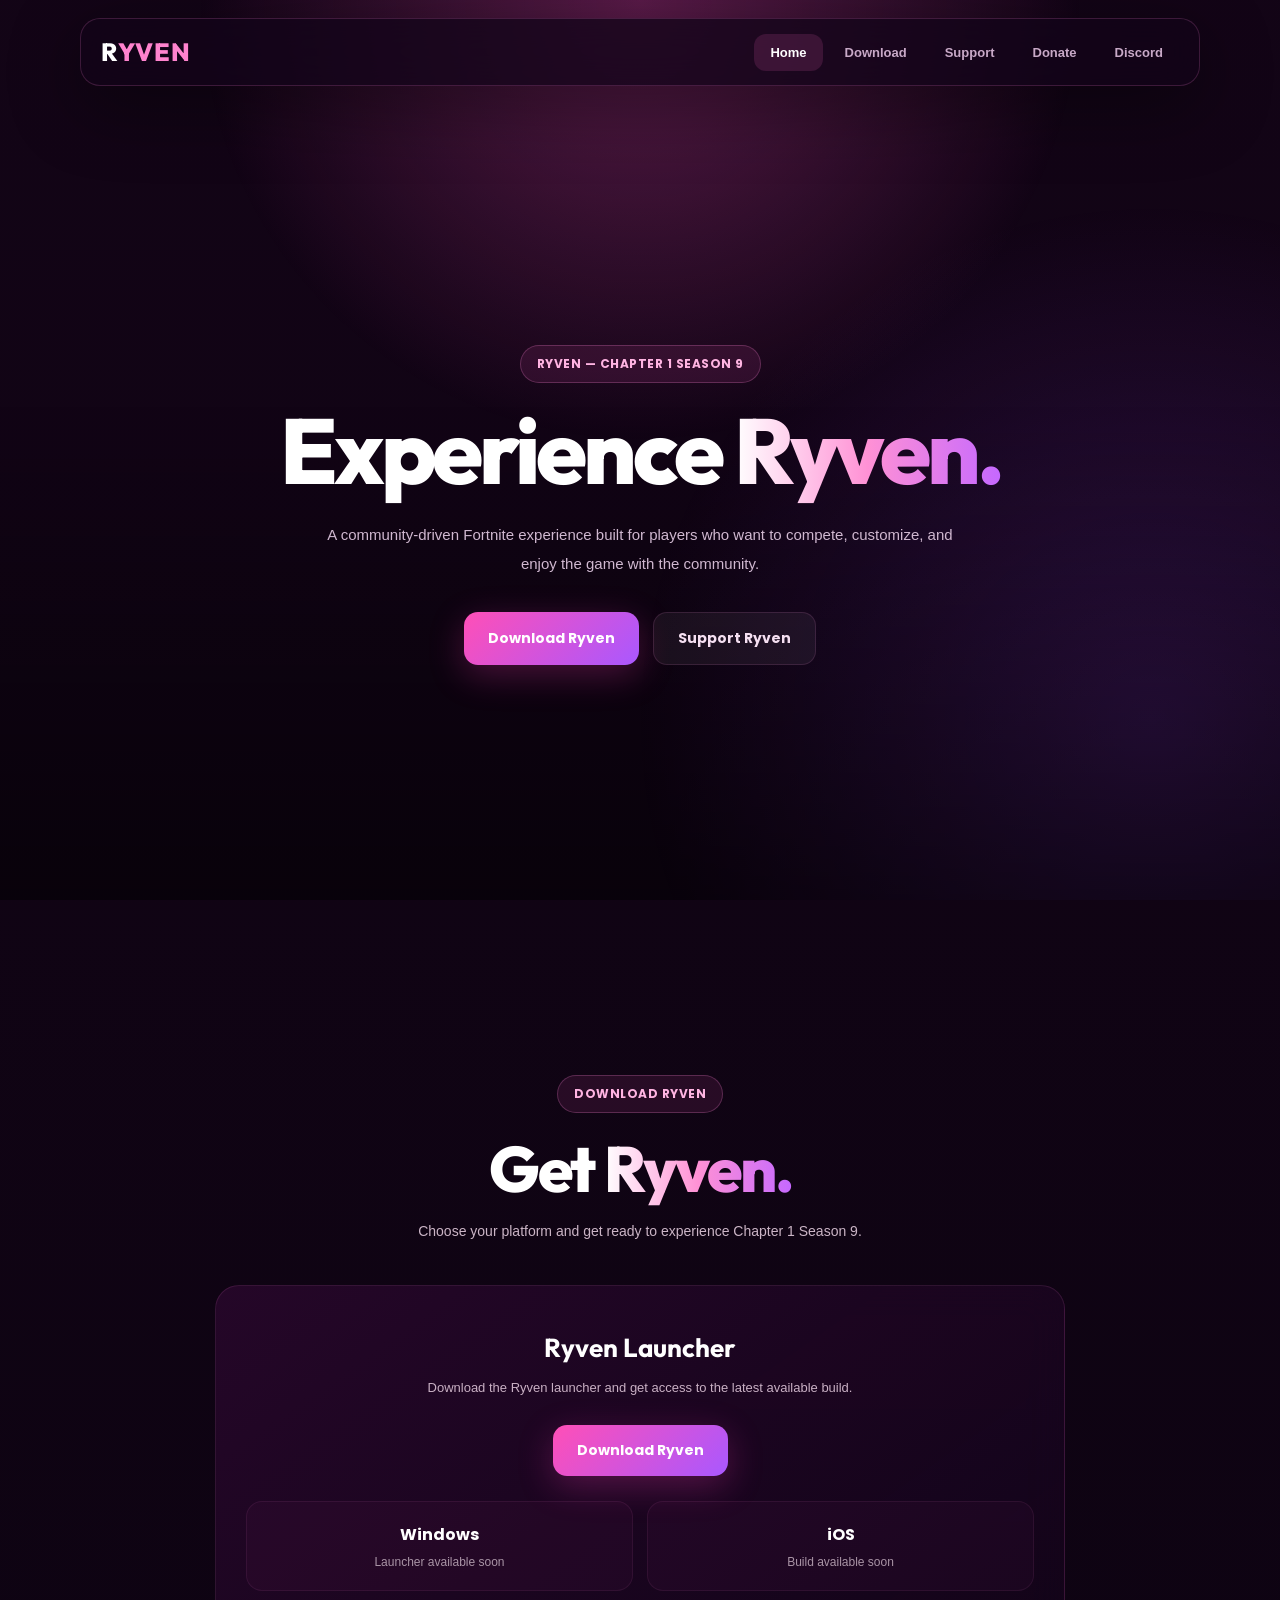
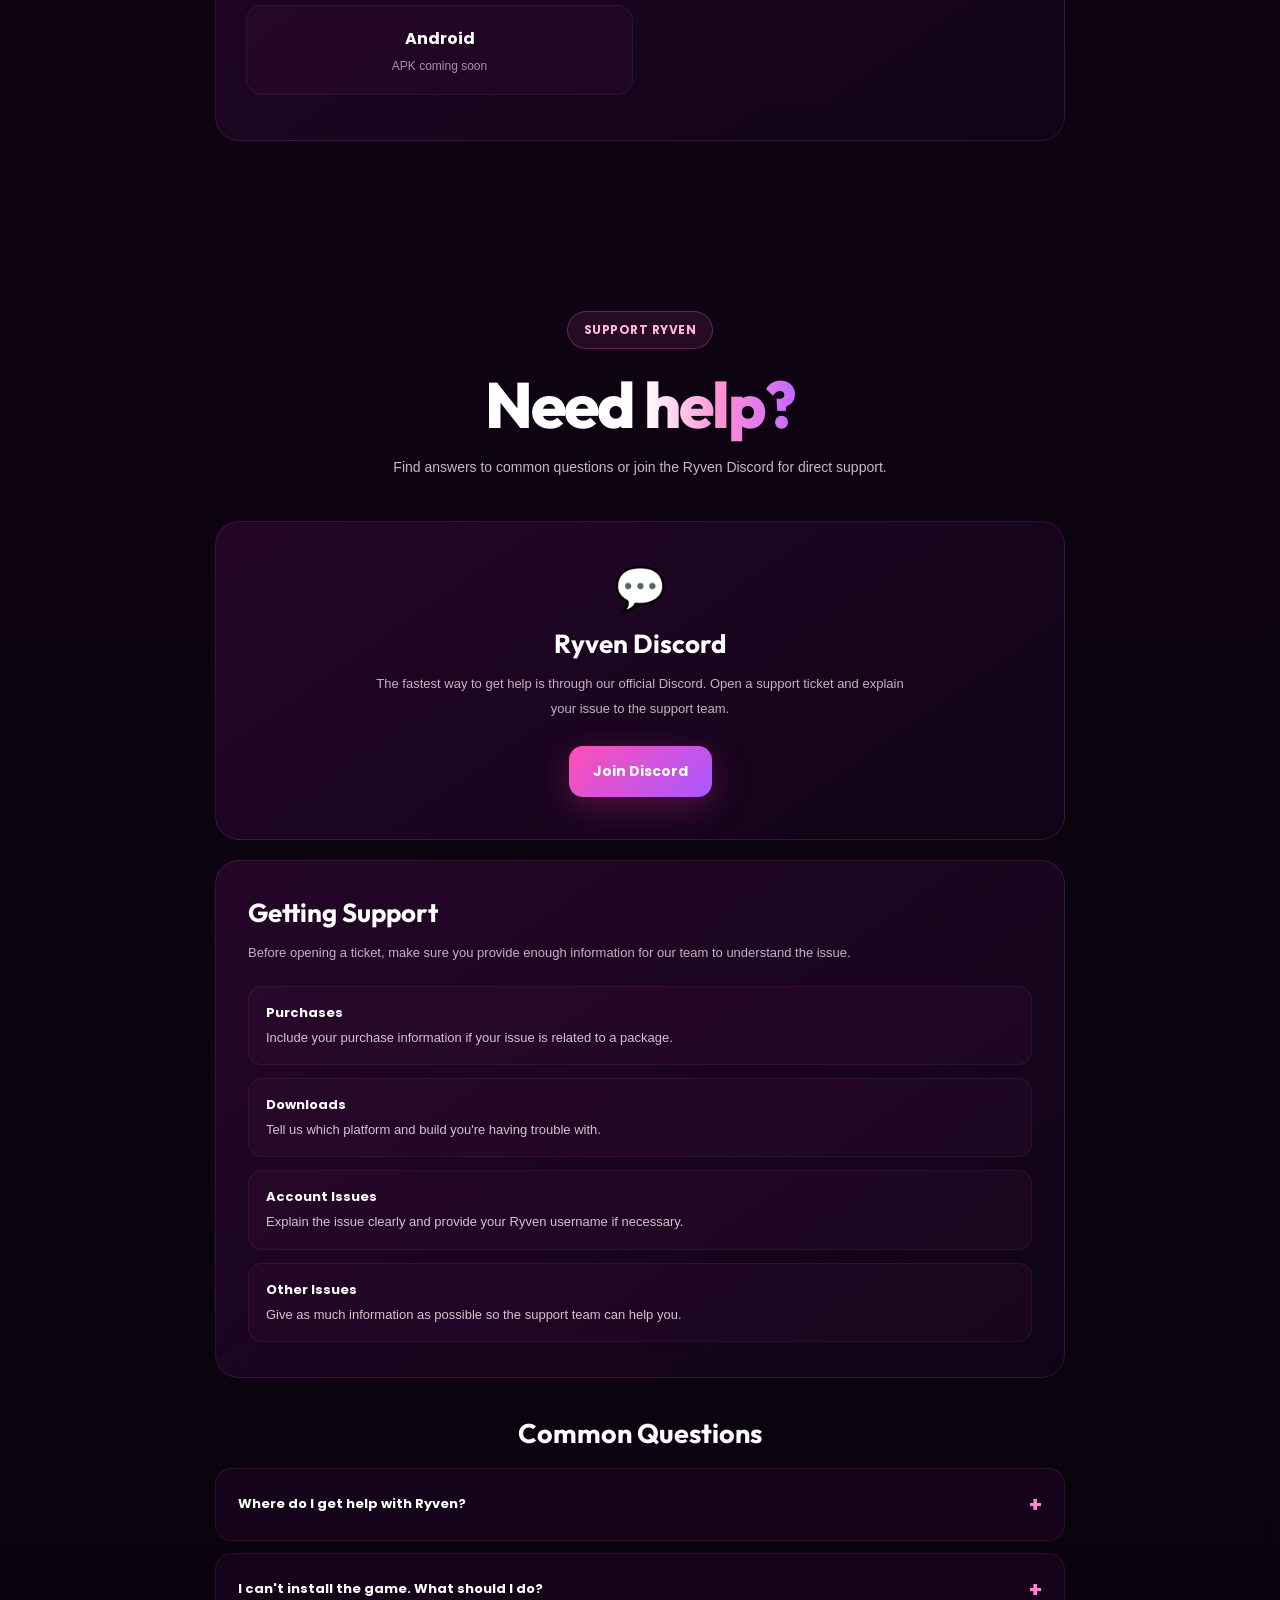
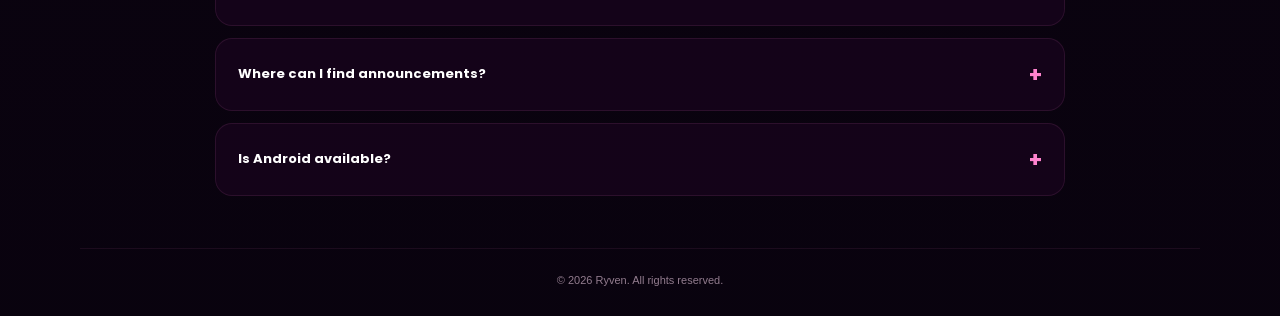
==== commit 37a39813: "Update index.html" ====
--- a/index.html
+++ b/index.html
@@ -696,7 +696,11 @@
                 Support
             </a>
 
-            <a href="#donate">
+            <a
+                href="https://ryven-donation.mysellauth.com/"
+                target="_blank"
+                rel="noopener noreferrer"
+            >
                 Donate
             </a>
 
@@ -1015,50 +1019,6 @@
 
         </section>
 
-        <section class="section" id="donate">
-
-            <div class="section-header">
-
-                <div class="badge">
-                    SUPPORT RYVEN
-                </div>
-
-                <h2 class="section-title">
-                    Support <span>Ryven.</span>
-                </h2>
-
-                <p>
-                    Donations help support development,
-                    hosting, and future Ryven updates.
-                </p>
-
-            </div>
-
-            <div class="card discord-card">
-
-                <h2>
-                    Support the Project
-                </h2>
-
-                <p>
-                    If you want to support Ryven, join our
-                    Discord and check the available donation
-                    options.
-                </p>
-
-                <a
-                    href="https://discord.gg/Ryvenfn"
-                    target="_blank"
-                    rel="noopener noreferrer"
-                    class="btn btn-primary"
-                >
-                    Support Ryven
-                </a>
-
-            </div>
-
-        </section>
-
     </main>
 
     <footer>
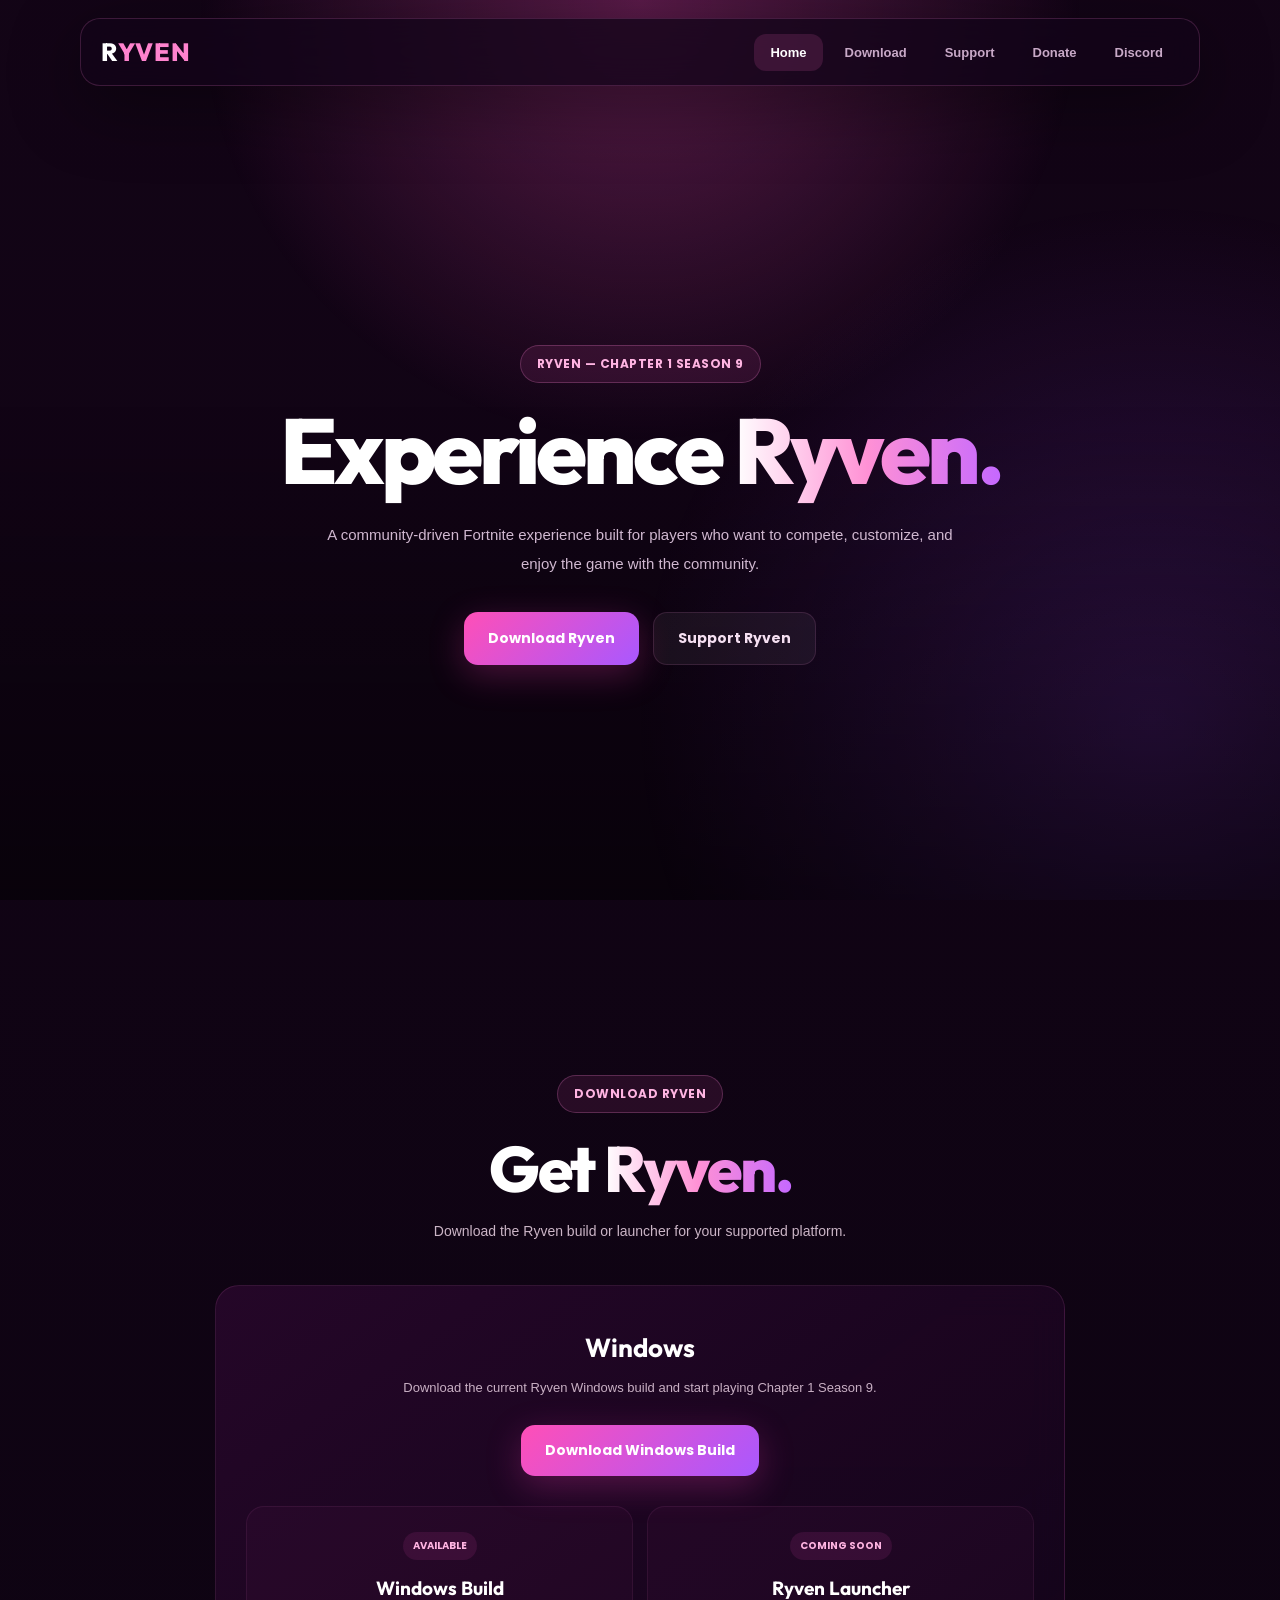
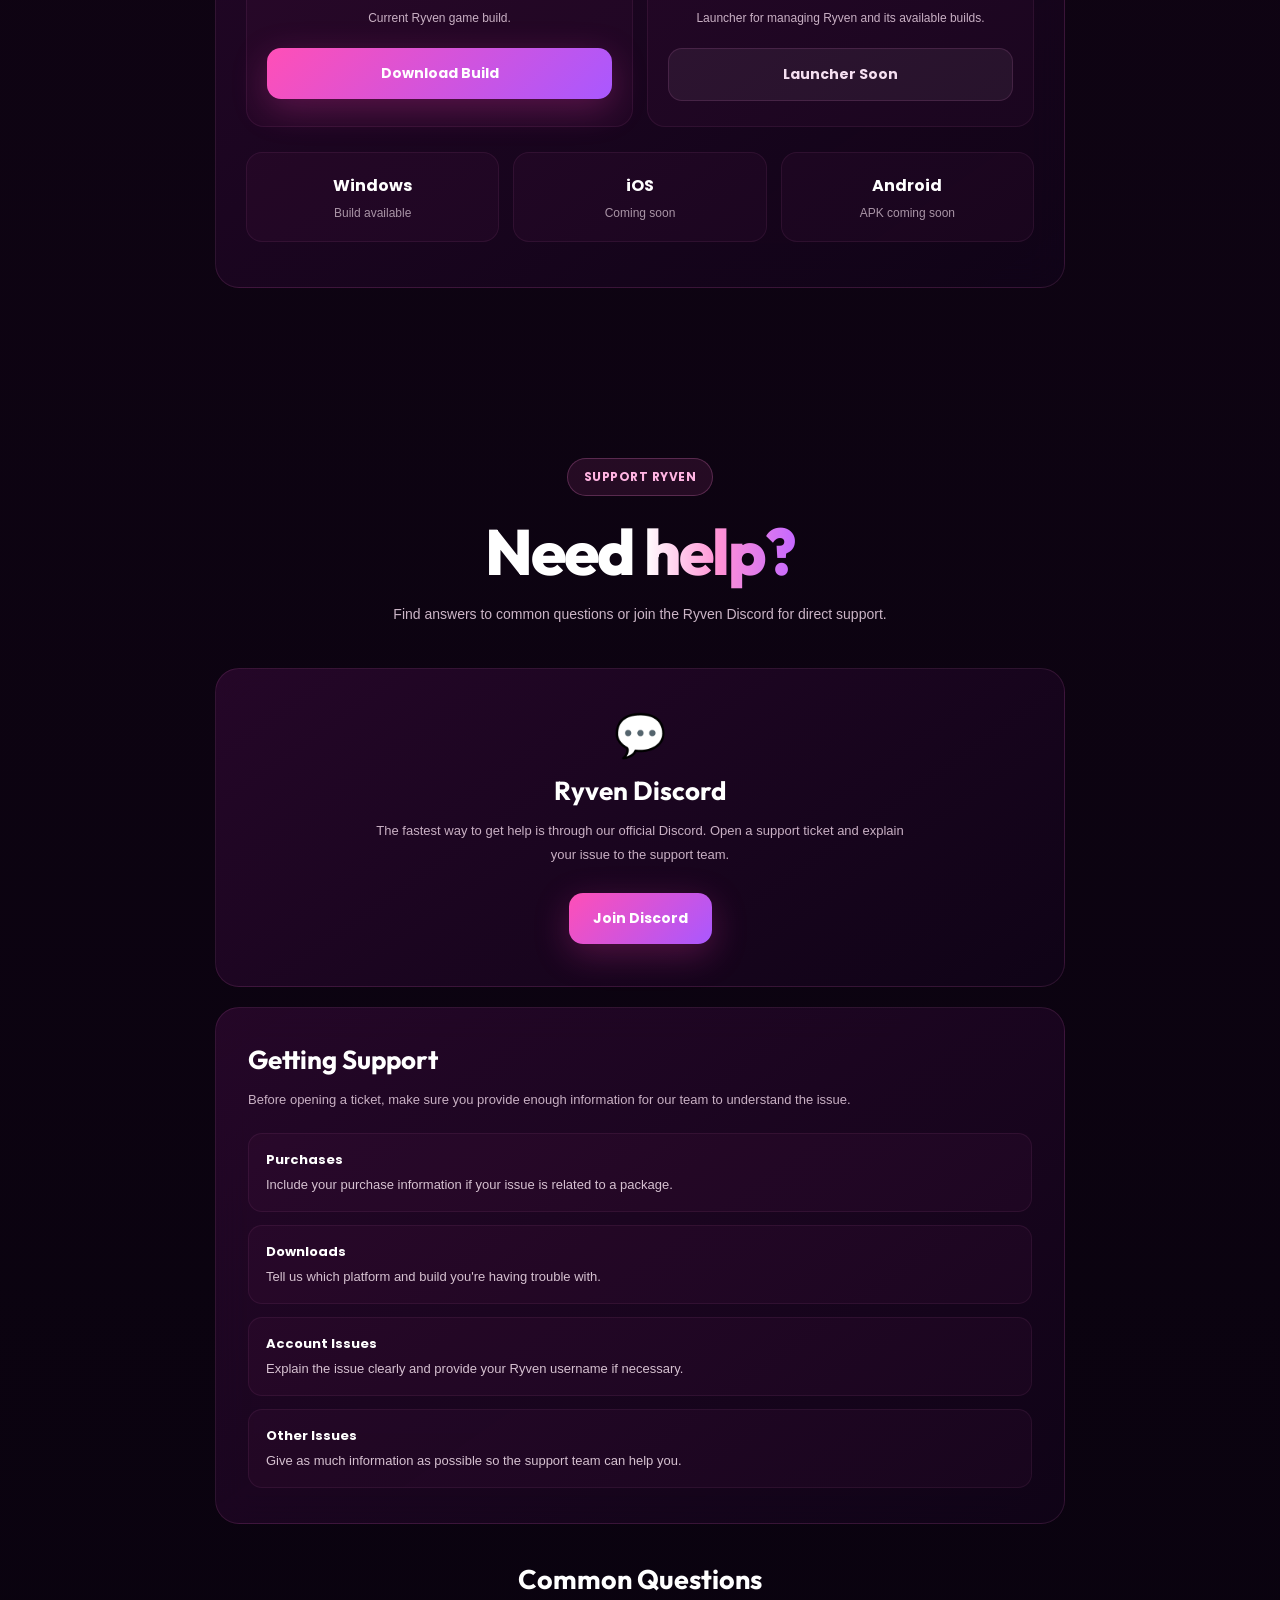
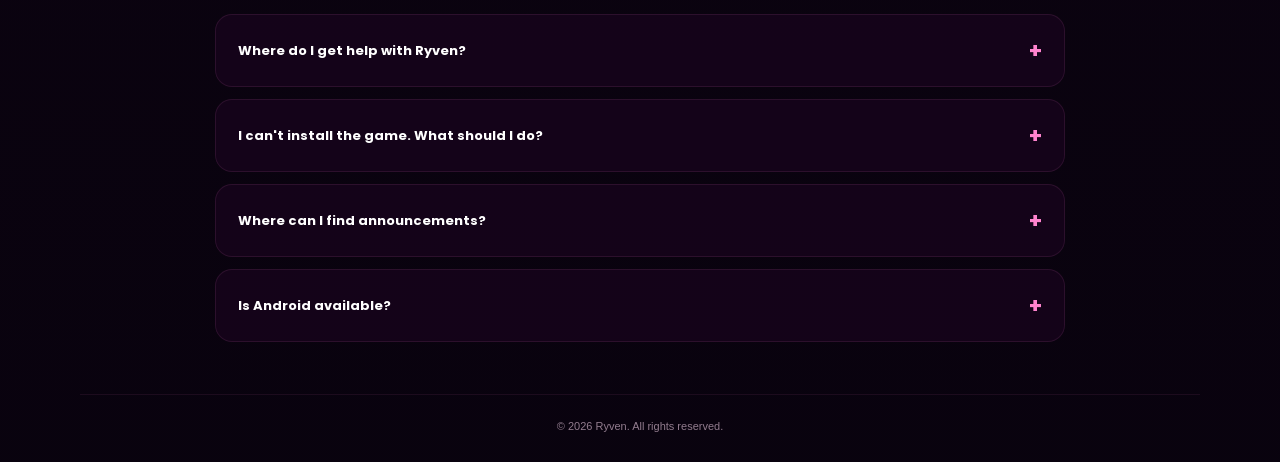
==== commit 7c5c333e: "Update index.html" ====
--- a/index.html
+++ b/index.html
@@ -379,9 +379,63 @@
             margin: 0 auto 25px;
         }
 
+        .download-options {
+            display: grid;
+            grid-template-columns: repeat(2, 1fr);
+            gap: 14px;
+            margin-top: 30px;
+        }
+
+        .download-option {
+            padding: 25px 20px;
+
+            border-radius: 18px;
+
+            background:
+                rgba(255, 100, 200, .035);
+
+            border:
+                1px solid rgba(255, 130, 215, .08);
+        }
+
+        .download-option h3 {
+            margin-bottom: 7px;
+
+            font-family: "Outfit", sans-serif;
+
+            font-size: 19px;
+        }
+
+        .download-option p {
+            margin-bottom: 18px;
+
+            font-size: 12px;
+        }
+
+        .download-option .btn {
+            width: 100%;
+        }
+
+        .status {
+            display: inline-block;
+
+            margin-bottom: 16px;
+
+            padding: 6px 10px;
+
+            border-radius: 999px;
+
+            color: #ffb4e2;
+
+            background: rgba(255, 80, 190, .10);
+
+            font-size: 10px;
+            font-weight: 700;
+        }
+
         .platforms {
             display: grid;
-            grid-template-columns: repeat(2, 1fr);
+            grid-template-columns: repeat(3, 1fr);
 
             gap: 14px;
 
@@ -658,6 +712,10 @@
                     23px;
             }
 
+            .download-options {
+                grid-template-columns: 1fr;
+            }
+
             .platforms {
                 grid-template-columns: 1fr;
             }
@@ -771,8 +829,8 @@
                 </h2>
 
                 <p>
-                    Choose your platform and get ready to
-                    experience Chapter 1 Season 9.
+                    Download the Ryven build or launcher for
+                    your supported platform.
                 </p>
 
             </div>
@@ -780,21 +838,76 @@
             <div class="card download-card">
 
                 <h2>
-                    Ryven Launcher
+                    Windows
                 </h2>
 
                 <p>
-                    Download the Ryven launcher and get access
-                    to the latest available build.
+                    Download the current Ryven Windows build
+                    and start playing Chapter 1 Season 9.
                 </p>
 
                 <a
-                    href="#"
+                    href="https://dl.fortforge.co.uk/download/942517ec-a6ed-4e93-895b-da03273ce715/build"
                     class="btn btn-primary"
-                    onclick="alert('The Ryven download is not available yet.'); return false;"
+                    target="_blank"
+                    rel="noopener noreferrer"
                 >
-                    Download Ryven
+                    Download Windows Build
                 </a>
+
+                <div class="download-options">
+
+                    <div class="download-option">
+
+                        <span class="status">
+                            AVAILABLE
+                        </span>
+
+                        <h3>
+                            Windows Build
+                        </h3>
+
+                        <p>
+                            Current Ryven game build.
+                        </p>
+
+                        <a
+                            href="https://dl.fortforge.co.uk/download/942517ec-a6ed-4e93-895b-da03273ce715/build"
+                            class="btn btn-primary"
+                            target="_blank"
+                            rel="noopener noreferrer"
+                        >
+                            Download Build
+                        </a>
+
+                    </div>
+
+                    <div class="download-option">
+
+                        <span class="status">
+                            COMING SOON
+                        </span>
+
+                        <h3>
+                            Ryven Launcher
+                        </h3>
+
+                        <p>
+                            Launcher for managing Ryven
+                            and its available builds.
+                        </p>
+
+                        <a
+                            href="#"
+                            class="btn btn-secondary"
+                            onclick="alert('The Ryven Launcher is not available yet.'); return false;"
+                        >
+                            Launcher Soon
+                        </a>
+
+                    </div>
+
+                </div>
 
                 <div class="platforms">
 
@@ -805,7 +918,7 @@
                         </strong>
 
                         <span>
-                            Launcher available soon
+                            Build available
                         </span>
 
                     </div>
@@ -817,7 +930,7 @@
                         </strong>
 
                         <span>
-                            Build available soon
+                            Coming soon
                         </span>
 
                     </div>
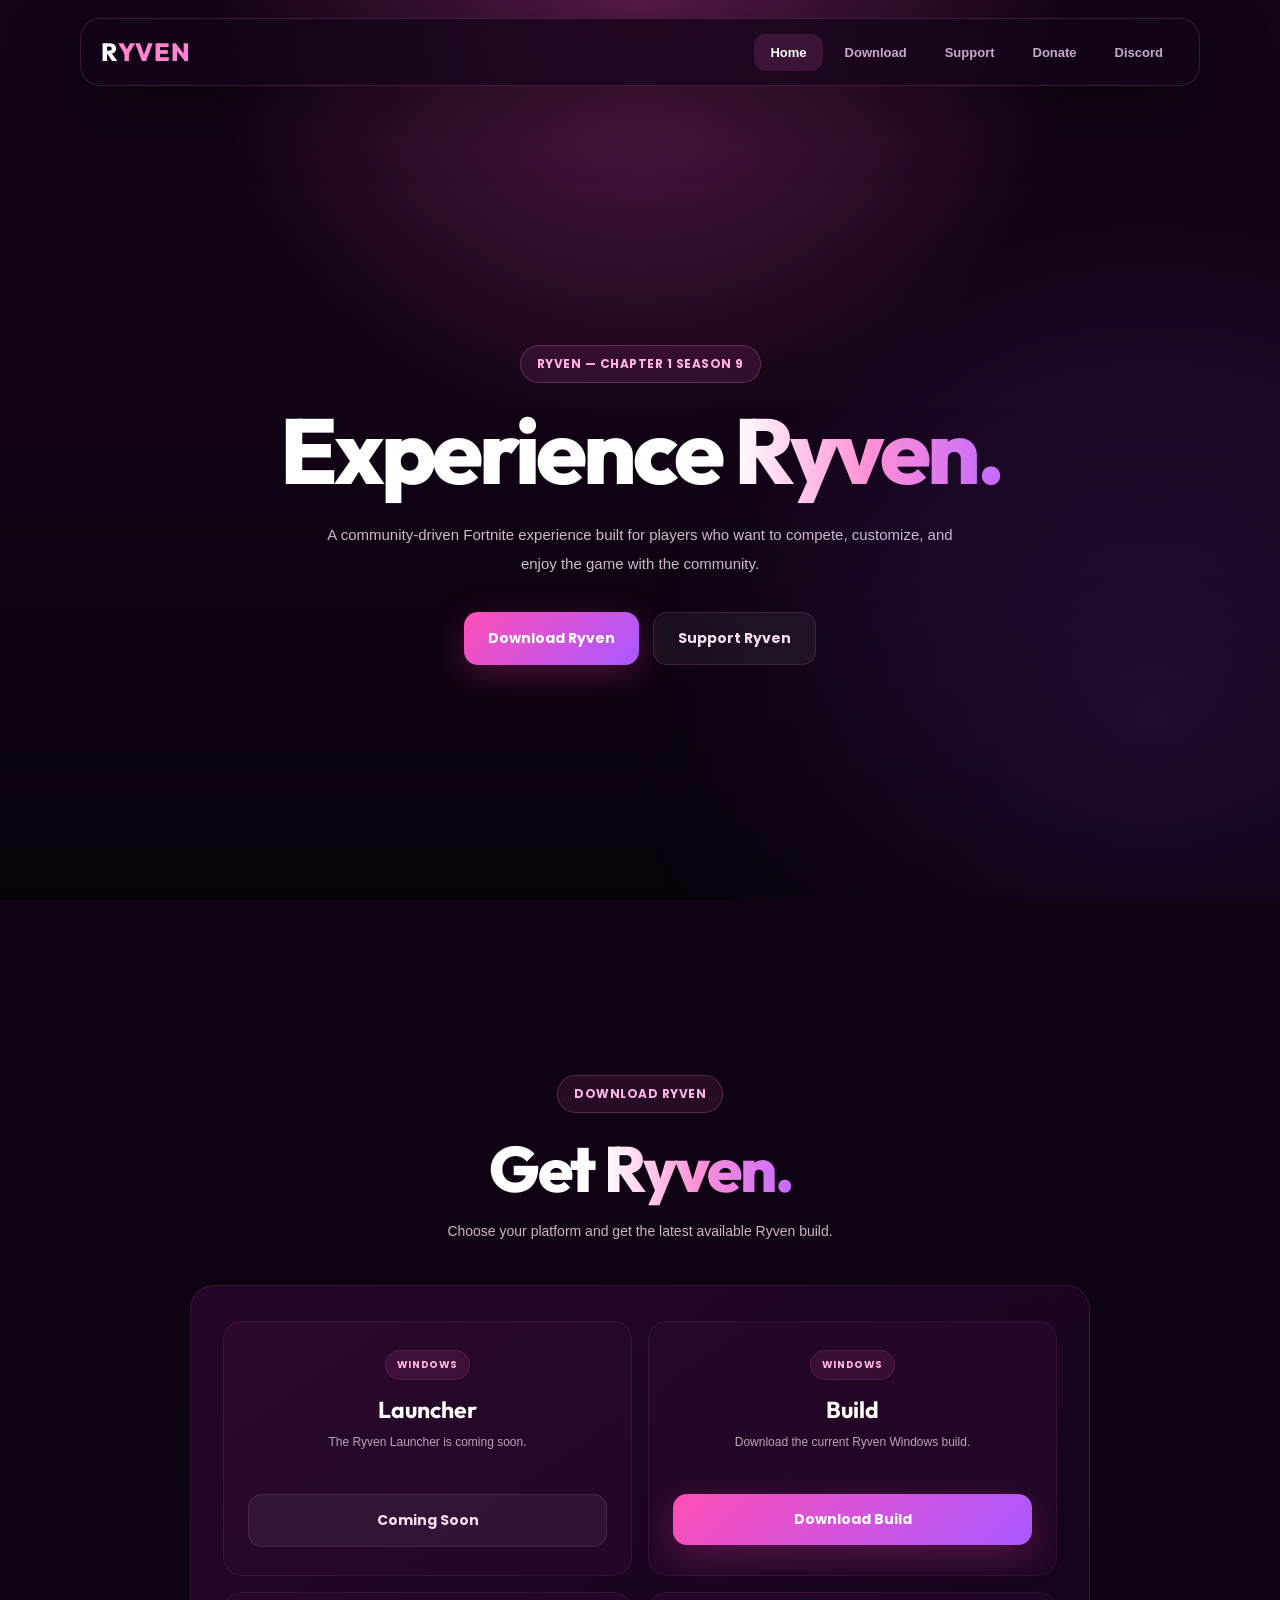
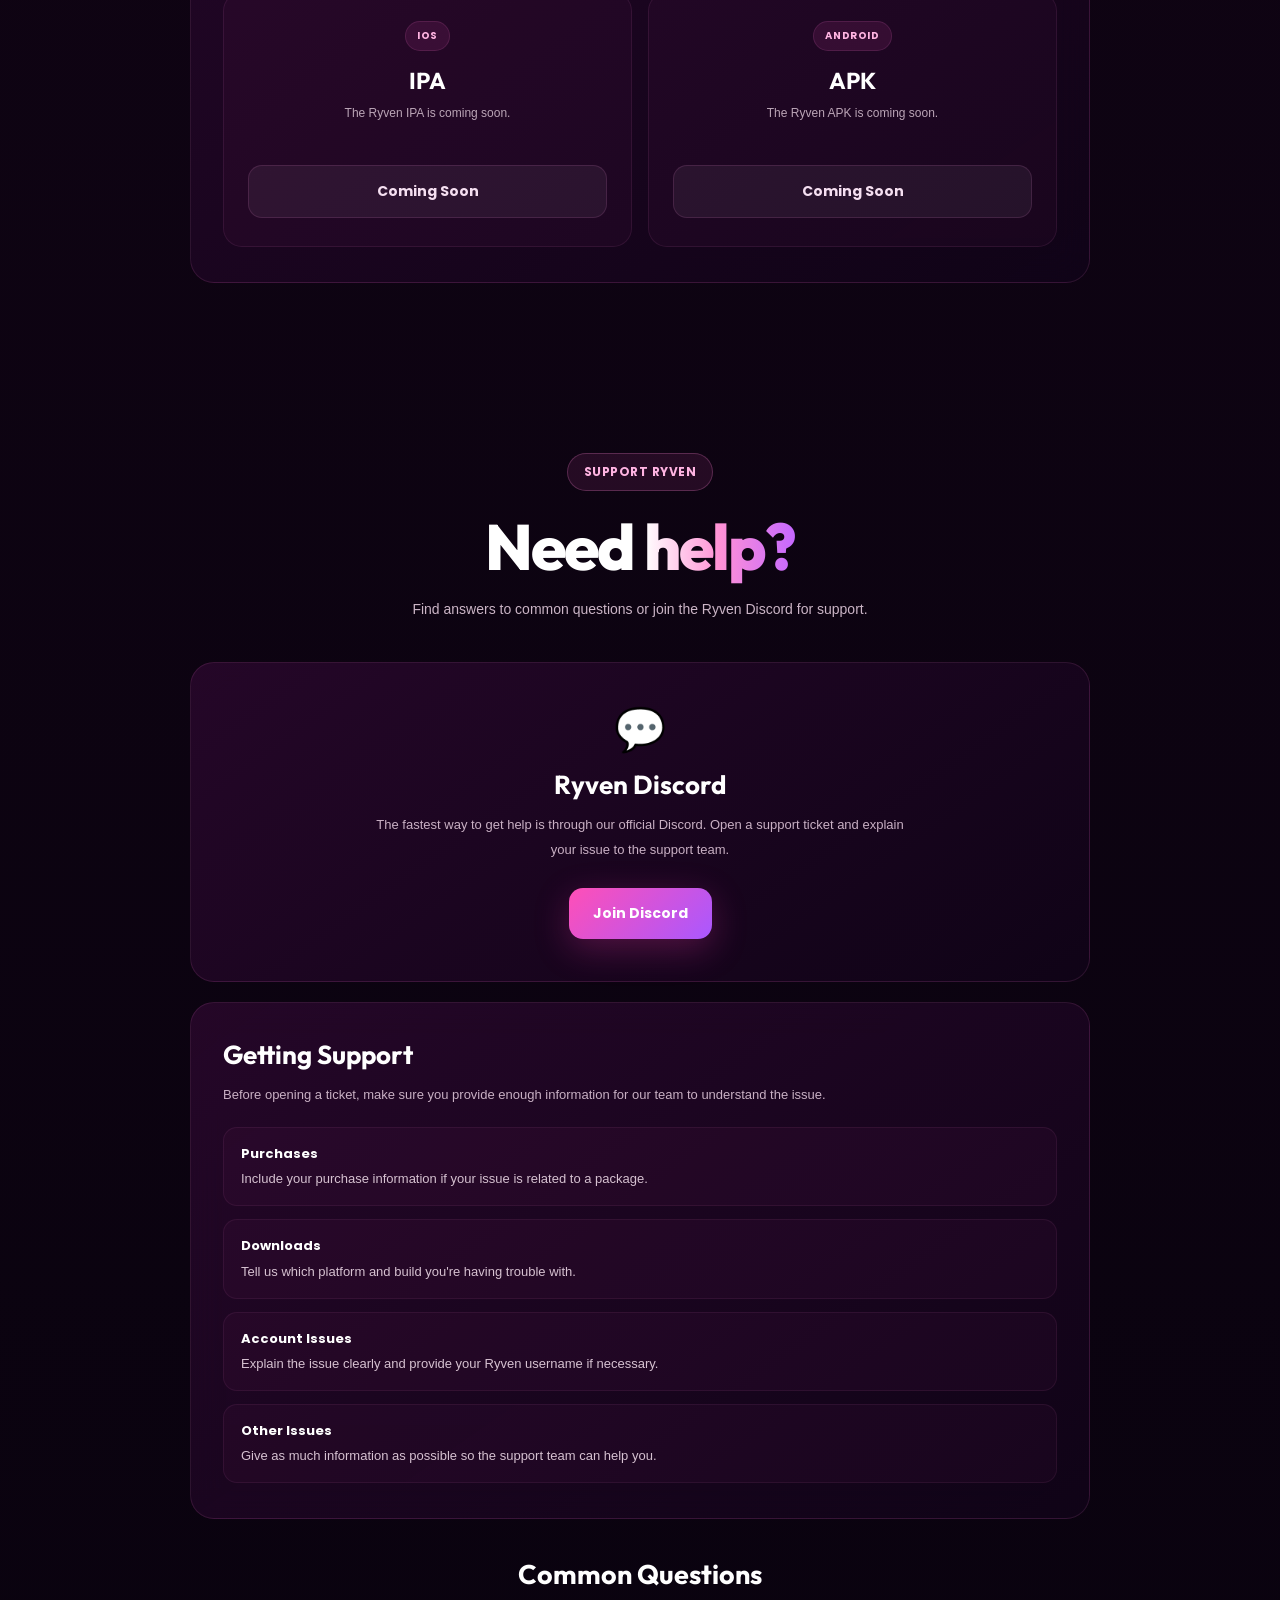
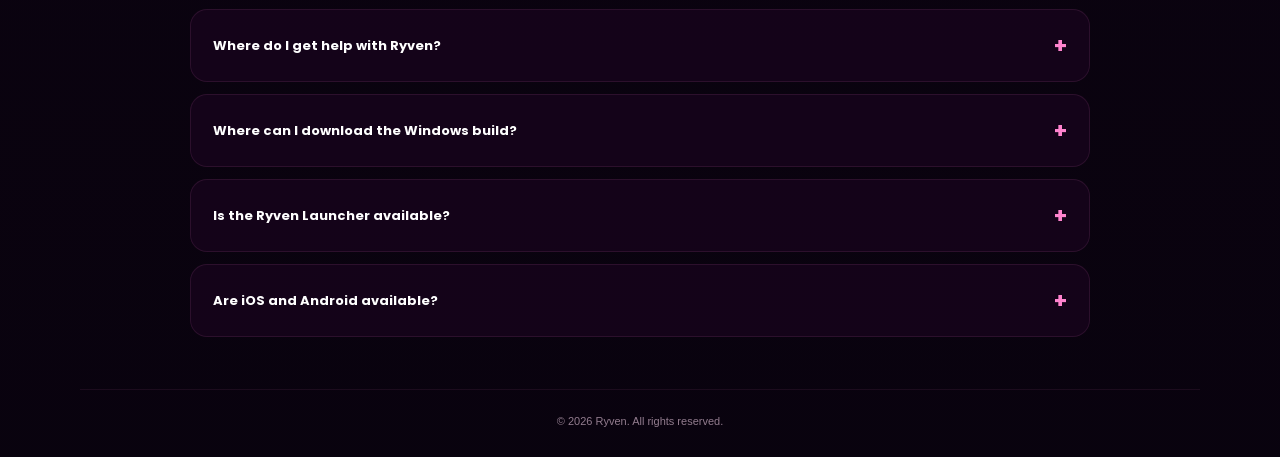
==== commit 751969d9: "Update index.html" ====
--- a/index.html
+++ b/index.html
@@ -5,10 +5,7 @@
 
     <meta charset="UTF-8">
 
-    <meta
-        name="viewport"
-        content="width=device-width, initial-scale=1.0"
-    >
+    <meta name="viewport" content="width=device-width, initial-scale=1.0">
 
     <title>Ryven — Chapter 1 Season 9</title>
 
@@ -301,7 +298,7 @@
         }
 
         .section {
-            width: min(850px, 100%);
+            width: min(900px, 100%);
             margin: 0 auto;
             padding: 110px 0 40px;
         }
@@ -353,63 +350,56 @@
             -webkit-backdrop-filter: blur(18px);
         }
 
-        .card h2 {
-            margin-bottom: 12px;
-
-            font-family: "Outfit", sans-serif;
-
-            font-size: 26px;
-            font-weight: 700;
-        }
-
-        .card p {
-            color: #c9b0c4;
-
-            font-size: 13px;
-            line-height: 1.9;
-        }
-
-        .download-card {
-            text-align: center;
-            padding: 45px 30px;
-        }
-
-        .download-card p {
-            max-width: 600px;
-            margin: 0 auto 25px;
-        }
-
-        .download-options {
+        .download-grid {
             display: grid;
             grid-template-columns: repeat(2, 1fr);
-            gap: 14px;
-            margin-top: 30px;
+            gap: 16px;
         }
 
         .download-option {
-            padding: 25px 20px;
-
-            border-radius: 18px;
+            padding: 28px 24px;
+
+            border-radius: 19px;
 
             background:
                 rgba(255, 100, 200, .035);
 
             border:
-                1px solid rgba(255, 130, 215, .08);
+                1px solid rgba(255, 130, 215, .09);
+
+            text-align: center;
+
+            transition: .25s ease;
+        }
+
+        .download-option:hover {
+            transform: translateY(-3px);
+
+            border-color:
+                rgba(255, 130, 215, .20);
+
+            background:
+                rgba(160, 70, 255, .08);
         }
 
         .download-option h3 {
-            margin-bottom: 7px;
+            margin-bottom: 8px;
 
             font-family: "Outfit", sans-serif;
 
-            font-size: 19px;
+            font-size: 23px;
+            font-weight: 700;
         }
 
         .download-option p {
-            margin-bottom: 18px;
+            min-height: 42px;
+
+            margin-bottom: 20px;
+
+            color: #bba5b7;
 
             font-size: 12px;
+            line-height: 1.7;
         }
 
         .download-option .btn {
@@ -419,51 +409,23 @@
         .status {
             display: inline-block;
 
-            margin-bottom: 16px;
-
-            padding: 6px 10px;
+            margin-bottom: 15px;
+
+            padding: 6px 11px;
+
+            color: #ffb4e2;
+
+            background:
+                rgba(255, 80, 190, .10);
+
+            border:
+                1px solid rgba(255, 130, 215, .13);
 
             border-radius: 999px;
-
-            color: #ffb4e2;
-
-            background: rgba(255, 80, 190, .10);
 
             font-size: 10px;
             font-weight: 700;
-        }
-
-        .platforms {
-            display: grid;
-            grid-template-columns: repeat(3, 1fr);
-
-            gap: 14px;
-
-            margin-top: 25px;
-        }
-
-        .platform {
-            padding: 20px;
-
-            border-radius: 16px;
-
-            background: rgba(255, 100, 200, .035);
-
-            border:
-                1px solid rgba(255, 130, 215, .08);
-        }
-
-        .platform strong {
-            display: block;
-
-            margin-bottom: 5px;
-
-            color: #fff;
-        }
-
-        .platform span {
-            color: #a994a6;
-            font-size: 12px;
+            letter-spacing: .6px;
         }
 
         .support-list {
@@ -514,12 +476,40 @@
             font-size: 42px;
         }
 
+        .discord-card h2 {
+            margin-bottom: 12px;
+
+            font-family: "Outfit", sans-serif;
+
+            font-size: 26px;
+        }
+
         .discord-card p {
             max-width: 550px;
 
             margin:
                 0 auto
                 25px;
+
+            color: #c9b0c4;
+
+            font-size: 13px;
+            line-height: 1.9;
+        }
+
+        .card h2 {
+            margin-bottom: 12px;
+
+            font-family: "Outfit", sans-serif;
+
+            font-size: 26px;
+        }
+
+        .card > p {
+            color: #c9b0c4;
+
+            font-size: 13px;
+            line-height: 1.9;
         }
 
         .faq-title {
@@ -709,14 +699,10 @@
             .card {
                 padding:
                     28px
-                    23px;
-            }
-
-            .download-options {
-                grid-template-columns: 1fr;
-            }
-
-            .platforms {
+                    20px;
+            }
+
+            .download-grid {
                 grid-template-columns: 1fr;
             }
 
@@ -829,46 +815,52 @@
                 </h2>
 
                 <p>
-                    Download the Ryven build or launcher for
-                    your supported platform.
+                    Choose your platform and get the latest
+                    available Ryven build.
                 </p>
 
             </div>
 
-            <div class="card download-card">
-
-                <h2>
-                    Windows
-                </h2>
-
-                <p>
-                    Download the current Ryven Windows build
-                    and start playing Chapter 1 Season 9.
-                </p>
-
-                <a
-                    href="https://dl.fortforge.co.uk/download/942517ec-a6ed-4e93-895b-da03273ce715/build"
-                    class="btn btn-primary"
-                    target="_blank"
-                    rel="noopener noreferrer"
-                >
-                    Download Windows Build
-                </a>
-
-                <div class="download-options">
+            <div class="card">
+
+                <div class="download-grid">
 
                     <div class="download-option">
 
                         <span class="status">
-                            AVAILABLE
+                            WINDOWS
                         </span>
 
                         <h3>
-                            Windows Build
+                            Launcher
                         </h3>
 
                         <p>
-                            Current Ryven game build.
+                            The Ryven Launcher is coming soon.
+                        </p>
+
+                        <a
+                            href="#"
+                            class="btn btn-secondary"
+                            onclick="return false;"
+                        >
+                            Coming Soon
+                        </a>
+
+                    </div>
+
+                    <div class="download-option">
+
+                        <span class="status">
+                            WINDOWS
+                        </span>
+
+                        <h3>
+                            Build
+                        </h3>
+
+                        <p>
+                            Download the current Ryven Windows build.
                         </p>
 
                         <a
@@ -885,65 +877,48 @@
                     <div class="download-option">
 
                         <span class="status">
-                            COMING SOON
+                            IOS
                         </span>
 
                         <h3>
-                            Ryven Launcher
+                            IPA
                         </h3>
 
                         <p>
-                            Launcher for managing Ryven
-                            and its available builds.
+                            The Ryven IPA is coming soon.
                         </p>
 
                         <a
                             href="#"
                             class="btn btn-secondary"
-                            onclick="alert('The Ryven Launcher is not available yet.'); return false;"
+                            onclick="return false;"
                         >
-                            Launcher Soon
+                            Coming Soon
                         </a>
 
                     </div>
 
-                </div>
-
-                <div class="platforms">
-
-                    <div class="platform">
-
-                        <strong>
-                            Windows
-                        </strong>
-
-                        <span>
-                            Build available
+                    <div class="download-option">
+
+                        <span class="status">
+                            ANDROID
                         </span>
 
-                    </div>
-
-                    <div class="platform">
-
-                        <strong>
-                            iOS
-                        </strong>
-
-                        <span>
-                            Coming soon
-                        </span>
-
-                    </div>
-
-                    <div class="platform">
-
-                        <strong>
-                            Android
-                        </strong>
-
-                        <span>
-                            APK coming soon
-                        </span>
+                        <h3>
+                            APK
+                        </h3>
+
+                        <p>
+                            The Ryven APK is coming soon.
+                        </p>
+
+                        <a
+                            href="#"
+                            class="btn btn-secondary"
+                            onclick="return false;"
+                        >
+                            Coming Soon
+                        </a>
 
                     </div>
 
@@ -967,7 +942,7 @@
 
                 <p>
                     Find answers to common questions or join
-                    the Ryven Discord for direct support.
+                    the Ryven Discord for support.
                 </p>
 
             </div>
@@ -1071,7 +1046,7 @@
                 <button class="faq-question">
 
                     <span>
-                        I can't install the game. What should I do?
+                        Where can I download the Windows build?
                     </span>
 
                     <span class="faq-plus">
@@ -1081,9 +1056,8 @@
                 </button>
 
                 <div class="faq-answer">
-                    Make sure you're using the correct build
-                    for your platform. If you're still having
-                    trouble, open a support ticket.
+                    The current Windows build is available
+                    from the Download section.
                 </div>
 
             </div>
@@ -1093,7 +1067,7 @@
                 <button class="faq-question">
 
                     <span>
-                        Where can I find announcements?
+                        Is the Ryven Launcher available?
                     </span>
 
                     <span class="faq-plus">
@@ -1103,8 +1077,7 @@
                 </button>
 
                 <div class="faq-answer">
-                    Ryven announcements and updates are posted
-                    in the official Discord.
+                    The Ryven Launcher is currently coming soon.
                 </div>
 
             </div>
@@ -1114,7 +1087,7 @@
                 <button class="faq-question">
 
                     <span>
-                        Is Android available?
+                        Are iOS and Android available?
                     </span>
 
                     <span class="faq-plus">
@@ -1124,8 +1097,8 @@
                 </button>
 
                 <div class="faq-answer">
-                    The APK version is currently coming soon.
-                    Watch the Discord for updates.
+                    The iOS IPA and Android APK are currently
+                    coming soon.
                 </div>
 
             </div>
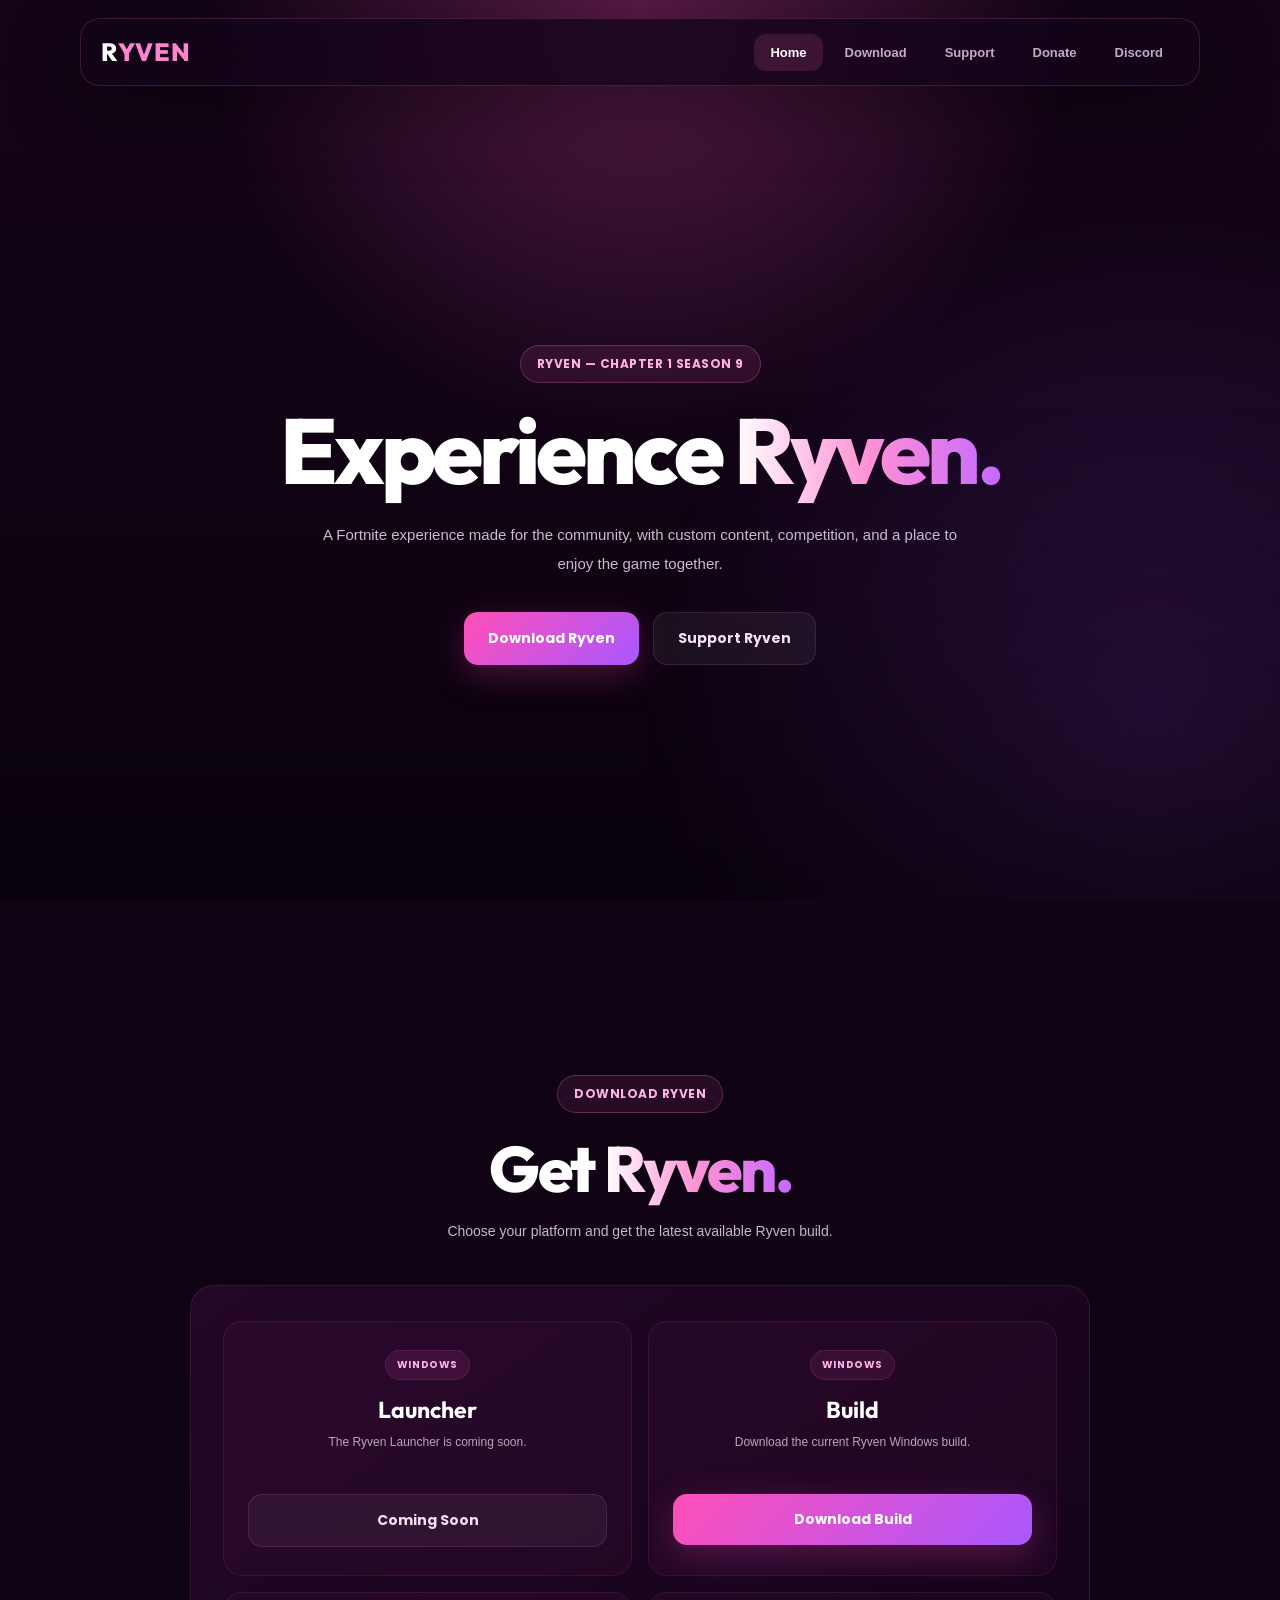
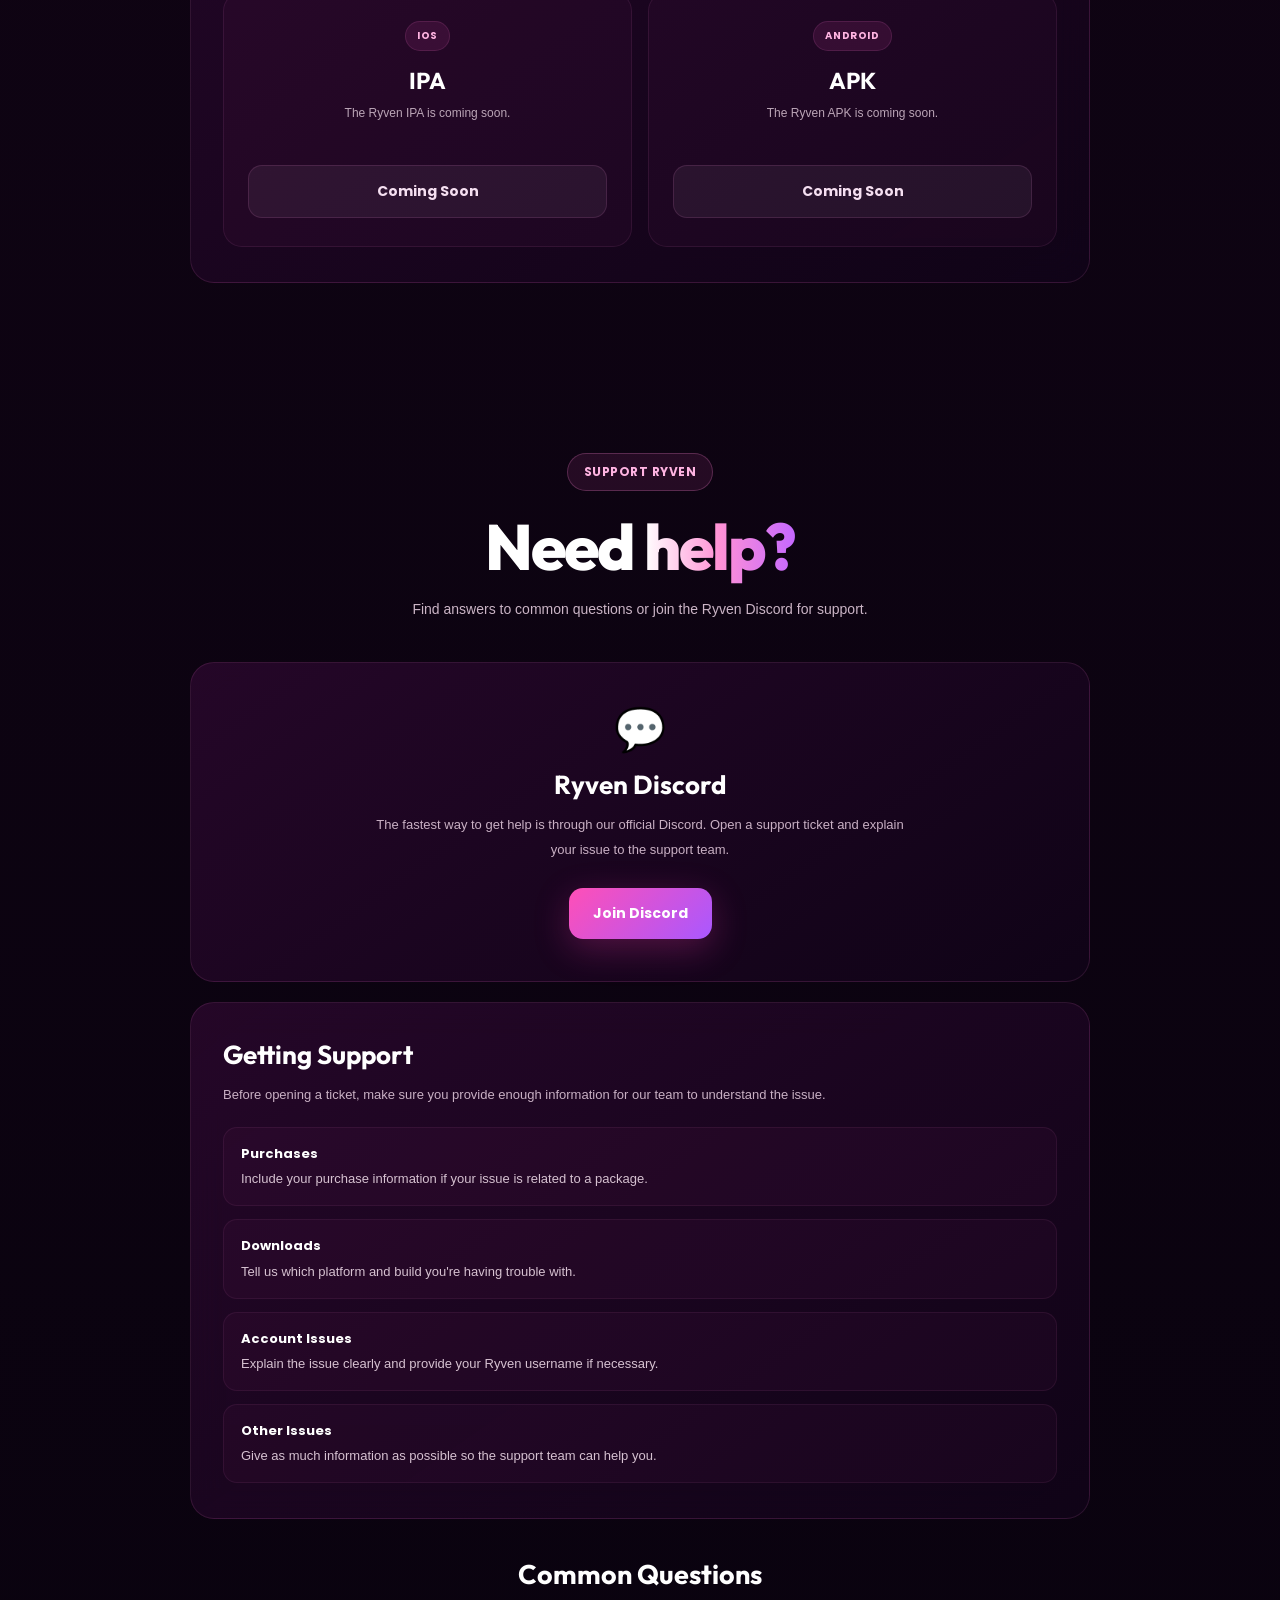
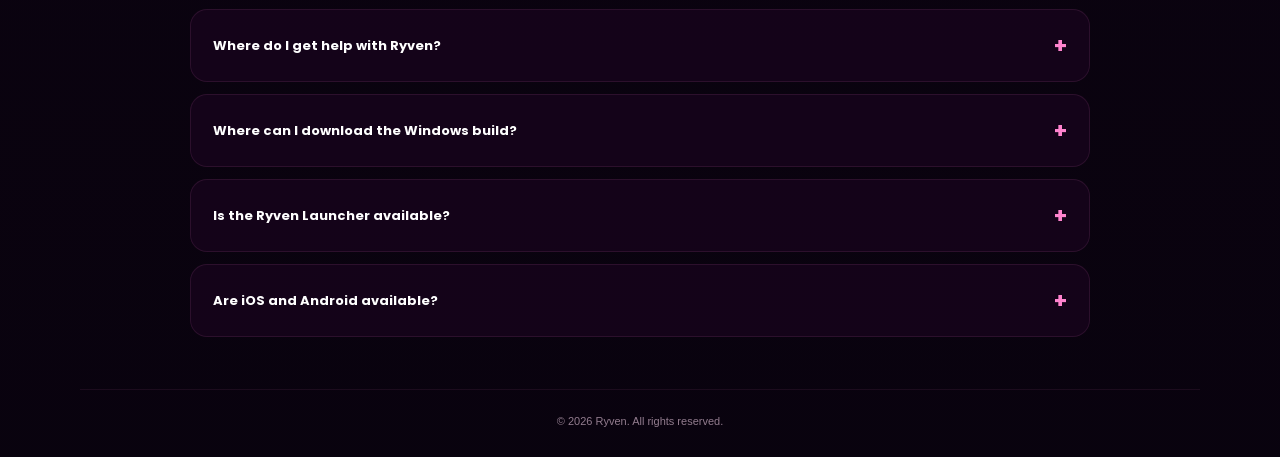
==== commit b663e9a5: "Update index.html" ====
--- a/index.html
+++ b/index.html
@@ -775,9 +775,7 @@
                 </h1>
 
                 <p>
-                    A community-driven Fortnite experience built
-                    for players who want to compete, customize,
-                    and enjoy the game with the community.
+                    A Fortnite experience made for the community, with custom content, competition, and a place to enjoy the game together.
                 </p>
 
                 <div class="hero-buttons">
